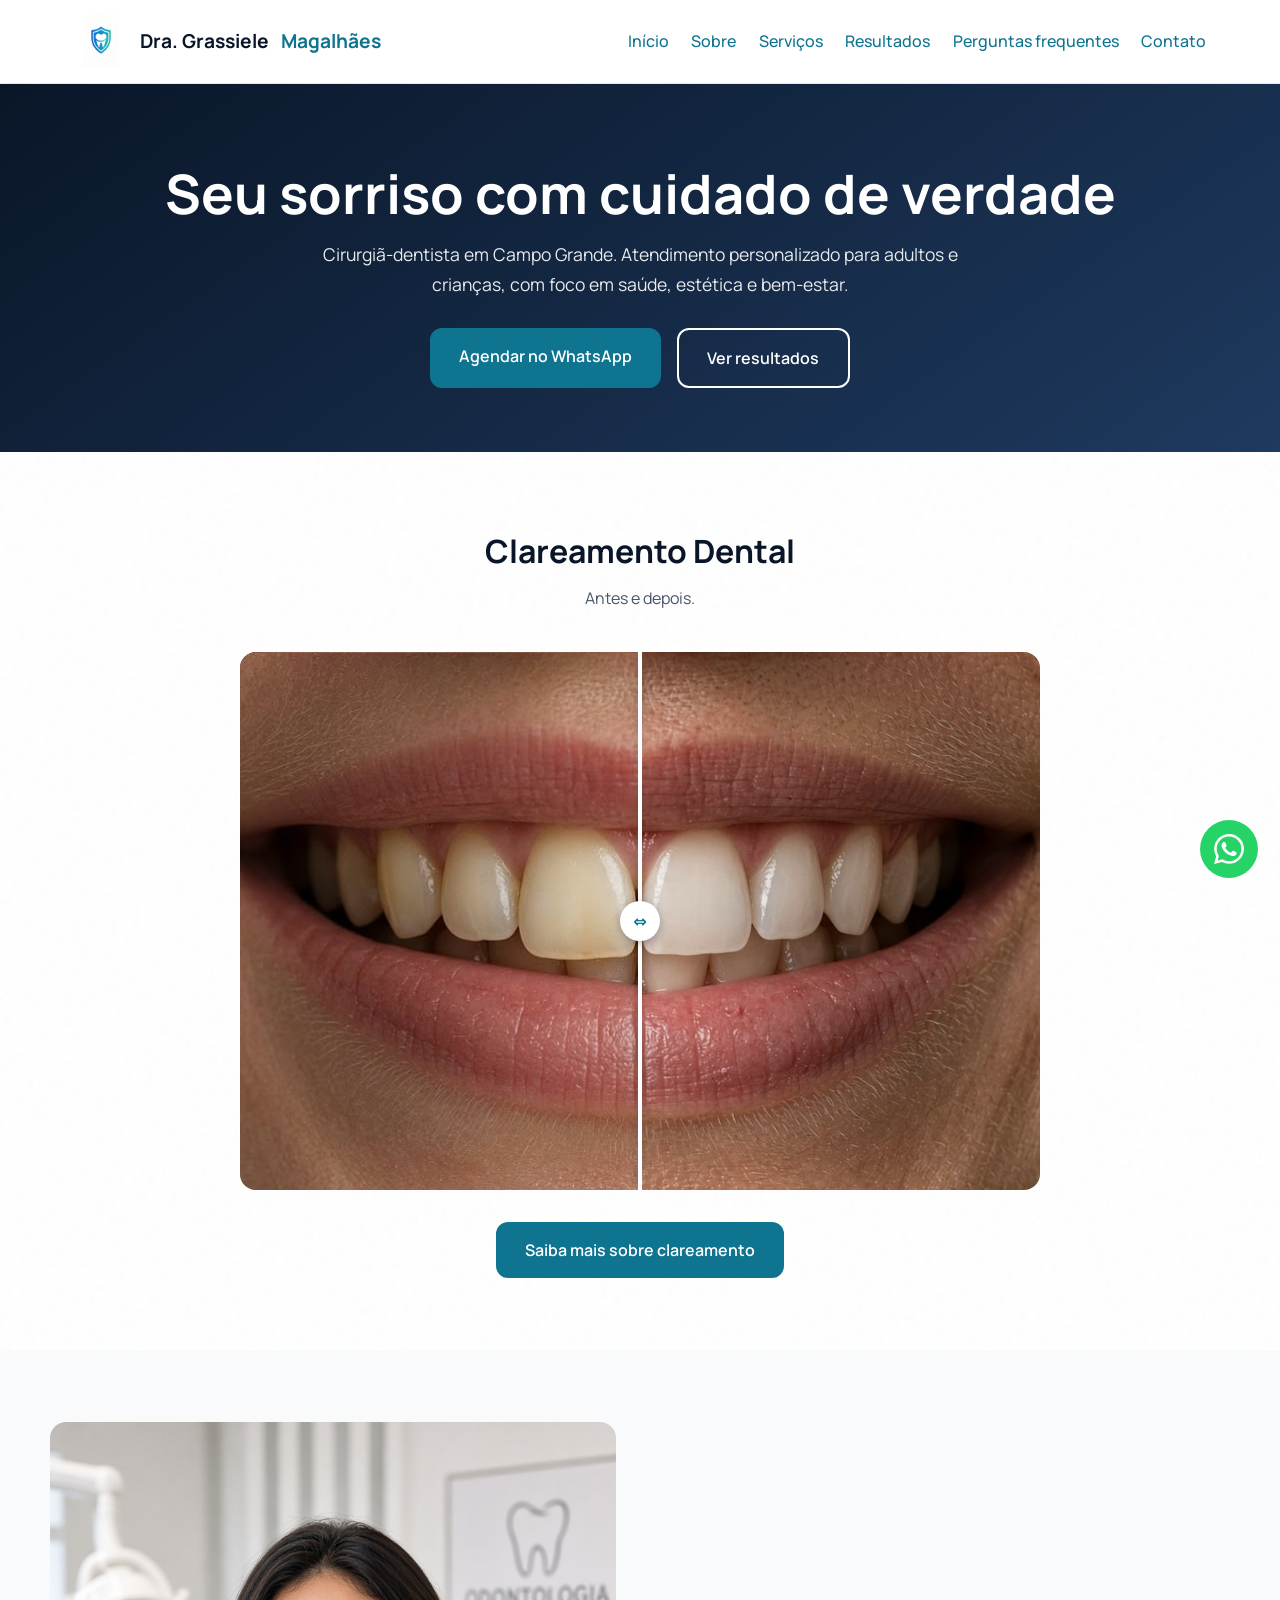
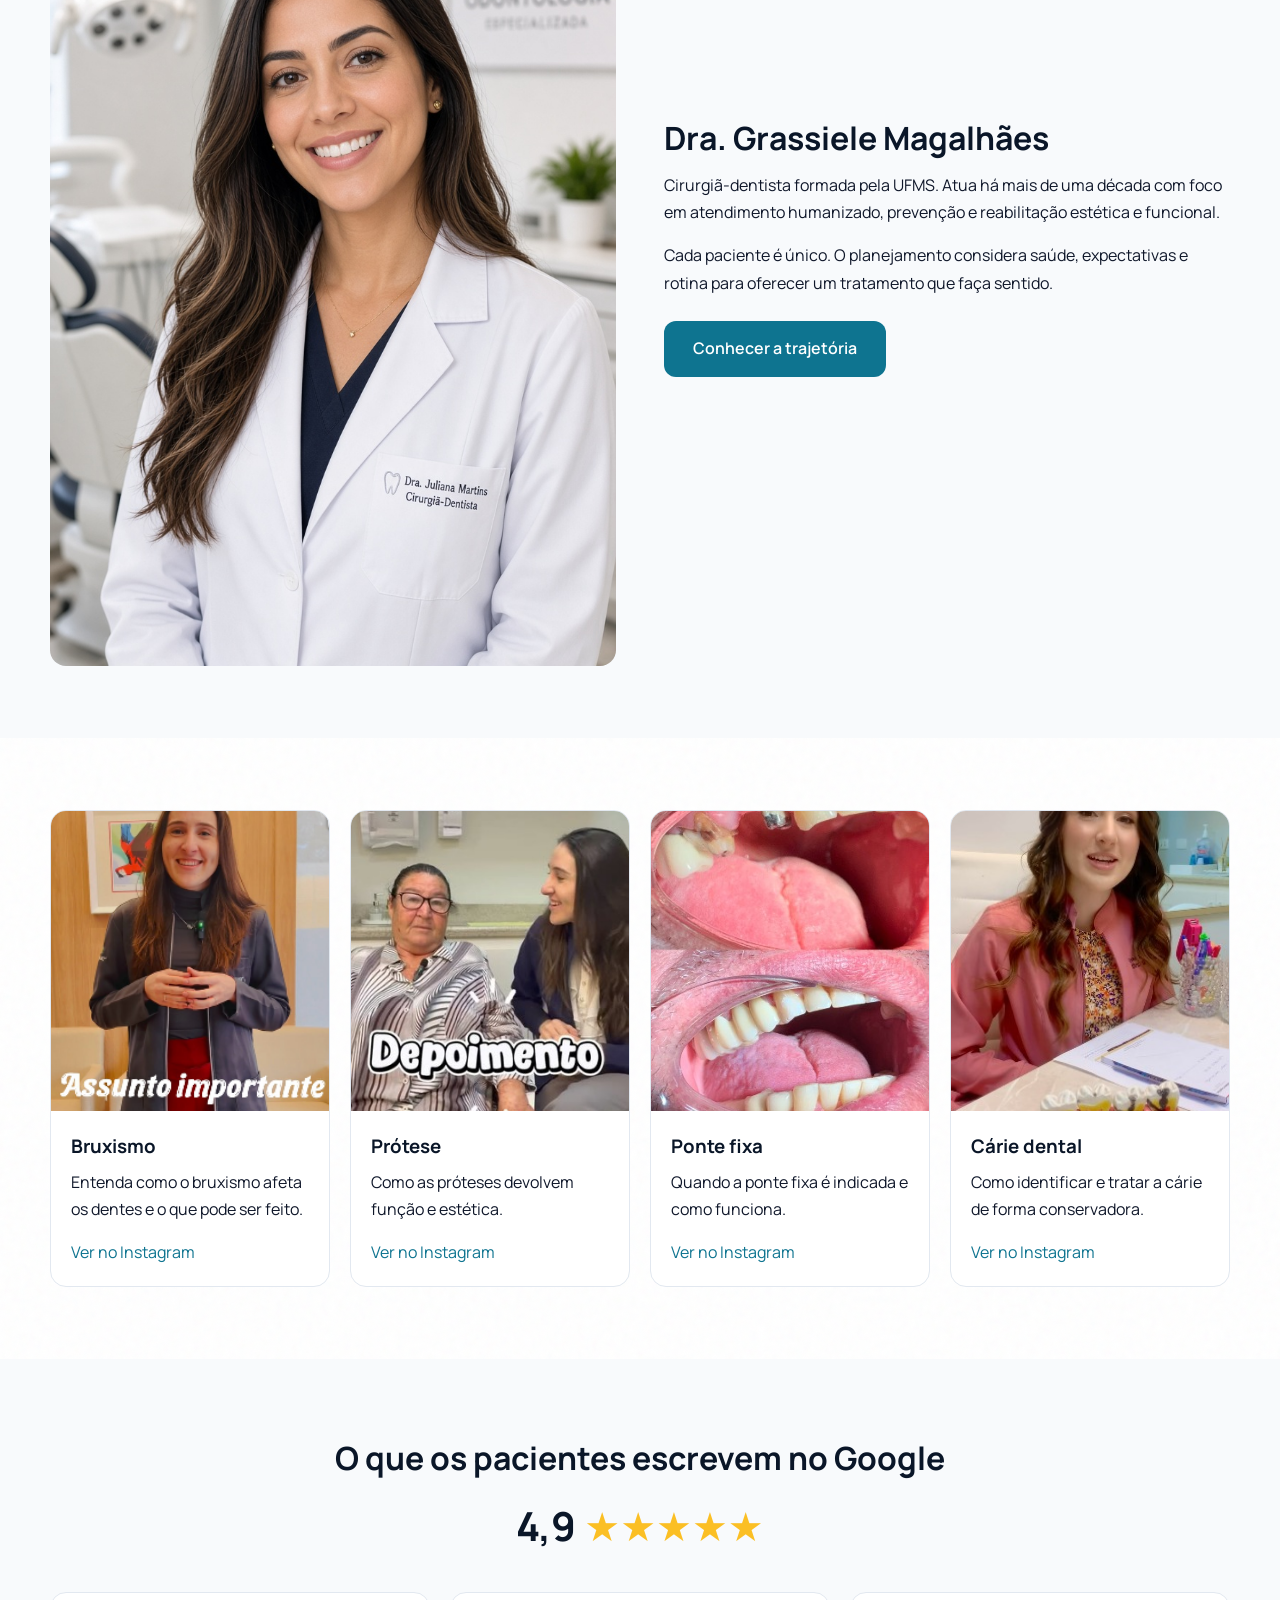
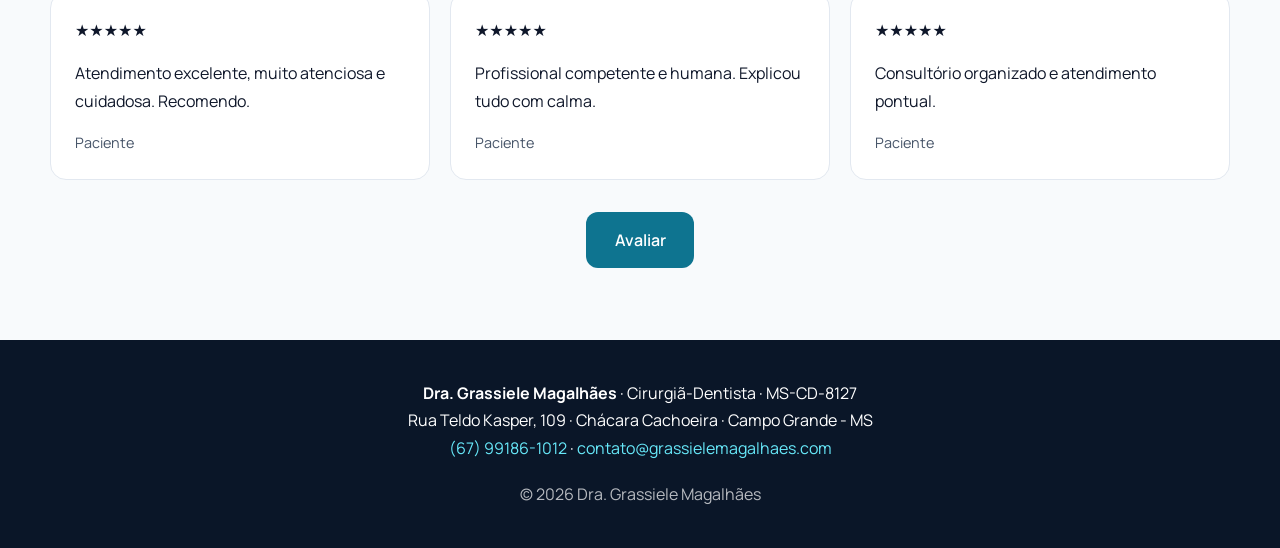
==== index.html @ 3dff8aea "Copia completa do dra-final com imagens" ====
<!DOCTYPE html>
<html lang="pt-BR">
<head>
  <meta charset="UTF-8">
  <meta name="viewport" content="width=device-width, initial-scale=1.0">
  <title>Dra. Grassiele Magalhães | Dentista em Campo Grande</title>
  <link rel="preconnect" href="https://fonts.googleapis.com">
  <link rel="preconnect" href="https://fonts.gstatic.com" crossorigin>
  <link href="https://fonts.googleapis.com/css2?family=Manrope:wght@400;500;600;700&display=swap" rel="stylesheet">
  <link rel="stylesheet" href="css/style.css">
</head>
<body>
  <header class="header">
    <nav class="nav">
      <a href="index.html" class="logo"><img src="images/logo.png" alt="Logo"> Dra. Grassiele <span style="color:var(--teal)">Magalhães</span></a>
      <button class="nav-toggle">☰</button>
      <ul class="nav-menu">
        <li><a href="index.html" class="active">Início</a></li>
        <li><a href="sobre.html">Sobre</a></li>
        <li><a href="servicos.html">Serviços</a></li>
        <li><a href="resultados.html">Resultados</a></li>
        <li><a href="perguntas.html">Perguntas frequentes</a></li>
        <li><a href="contato.html">Contato</a></li>
      </ul>
    </nav>
  </header>
  <main>
    <section class="hero">
      <h1>Seu sorriso com cuidado de verdade</h1>
      <p>Cirurgiã-dentista em Campo Grande. Atendimento personalizado para adultos e crianças, com foco em saúde, estética e bem-estar.</p>
      <div style="display:flex;gap:1rem;justify-content:center;flex-wrap:wrap;">
        <a href="https://wa.me/5567991861012?text=Olá! Gostaria de agendar uma consulta." class="btn" target="_blank">Agendar no WhatsApp</a>
        <a href="resultados.html" class="btn btn-outline">Ver resultados</a>
      </div>
    </section>

    <section class="section">
      <div class="container">
        <h2 class="section-title">Clareamento Dental</h2>
        <p class="section-subtitle">Antes e depois.</p>
        <div class="compare" id="compare">
          <img src="images/depois.jpg" alt="Depois" class="compare-after">
          <img src="images/antes.jpg" alt="Antes" class="compare-before">
          <div class="compare-line" id="compareLine"><div class="compare-handle">⇔</div></div>
        </div>
        <div style="text-align:center;margin-top:1.5rem;"><a href="clareamento.html" class="btn">Saiba mais sobre clareamento</a></div>
      </div>
    </section>

    <section class="section section-soft">
      <div class="container">
        <div class="about-grid">
          <div class="about-image"><img src="images/doutora.jpg" alt="Dra. Grassiele Magalhães"></div>
          <div>
            <h2 class="section-title" style="text-align:left;">Dra. Grassiele Magalhães</h2>
            <p>Cirurgiã-dentista formada pela UFMS. Atua há mais de uma década com foco em atendimento humanizado, prevenção e reabilitação estética e funcional.</p>
            <p style="margin:1rem 0;">Cada paciente é único. O planejamento considera saúde, expectativas e rotina para oferecer um tratamento que faça sentido.</p>
            <div style="margin-top:1.5rem;"><a href="sobre.html" class="btn">Conhecer a trajetória</a></div>
          </div>
        </div>
      </div>
    </section>

    <section class="section">
      <div class="container">
        <div class="grid">
          <div class="card" style="padding:0;overflow:hidden;">
            <img src="images/cover-bruxismo.jpg" alt="Bruxismo" style="width:100%;height:300px;object-fit:cover;object-position:center;">
            <div style="padding:1.25rem;"><h3>Bruxismo</h3><p>Entenda como o bruxismo afeta os dentes e o que pode ser feito.</p><a href="https://www.instagram.com/reel/DbJlZlkvBO2/" target="_blank" style="display:inline-block;margin-top:1rem;">Ver no Instagram</a></div>
          </div>
          <div class="card" style="padding:0;overflow:hidden;">
            <img src="images/cover-protese.jpg" alt="Prótese" style="width:100%;height:300px;object-fit:cover;object-position:center;">
            <div style="padding:1.25rem;"><h3>Prótese</h3><p>Como as próteses devolvem função e estética.</p><a href="https://www.instagram.com/reel/DbBzwTgJEyK/" target="_blank" style="display:inline-block;margin-top:1rem;">Ver no Instagram</a></div>
          </div>
          <div class="card" style="padding:0;overflow:hidden;">
            <img src="images/cover-ponte.jpg" alt="Ponte fixa" style="width:100%;height:300px;object-fit:cover;object-position:center;">
            <div style="padding:1.25rem;"><h3>Ponte fixa</h3><p>Quando a ponte fixa é indicada e como funciona.</p><a href="https://www.instagram.com/reel/DIZo9DwS8MG/" target="_blank" style="display:inline-block;margin-top:1rem;">Ver no Instagram</a></div>
          </div>
          <div class="card" style="padding:0;overflow:hidden;">
            <img src="images/cover-carie.jpg" alt="Cárie dental" style="width:100%;height:300px;object-fit:cover;object-position:center;">
            <div style="padding:1.25rem;"><h3>Cárie dental</h3><p>Como identificar e tratar a cárie de forma conservadora.</p><a href="https://www.instagram.com/reel/DEaXKeYpCxU/" target="_blank" style="display:inline-block;margin-top:1rem;">Ver no Instagram</a></div>
          </div>
        </div>
      </div>
    </section>

    <section class="section section-soft">
      <div class="container">
        <h2 class="section-title">O que os pacientes escrevem no Google</h2>
        <div style="text-align:center;margin-bottom:2rem;">
          <div style="font-size:2.5rem;font-weight:700;color:var(--navy);">4,9 <span style="color:#FBBF24;">★★★★★</span></div>
        </div>
        <div class="grid">
          <div class="card"><p>★★★★★</p><p style="margin:1rem 0;">Atendimento excelente, muito atenciosa e cuidadosa. Recomendo.</p><p style="font-size:.9rem;color:var(--muted);">Paciente</p></div>
          <div class="card"><p>★★★★★</p><p style="margin:1rem 0;">Profissional competente e humana. Explicou tudo com calma.</p><p style="font-size:.9rem;color:var(--muted);">Paciente</p></div>
          <div class="card"><p>★★★★★</p><p style="margin:1rem 0;">Consultório organizado e atendimento pontual.</p><p style="font-size:.9rem;color:var(--muted);">Paciente</p></div>
        </div>
        <div style="text-align:center;margin-top:2rem;">
          <a href="https://search.google.com/local/writereview?placeid=ChIJqT_Q59fphpQRULqyvQDDcs4" class="btn" target="_blank">Avaliar</a>
        </div>
      </div>
    </section>
  </main>
  <footer class="footer">
    <p><strong>Dra. Grassiele Magalhães</strong> · Cirurgiã-Dentista · MS-CD-8127</p>
    <p>Rua Teldo Kasper, 109 · Chácara Cachoeira · Campo Grande - MS</p>
    <p><a href="https://wa.me/5567991861012" target="_blank">(67) 99186-1012</a> · <a href="mailto:contato@grassielemagalhaes.com">contato@grassielemagalhaes.com</a></p>
    <p style="margin-top:1.2rem;opacity:.7;">© 2026 Dra. Grassiele Magalhães</p>
  </footer>
  <a href="https://wa.me/5567991861012" class="whatsapp-float" target="_blank" aria-label="WhatsApp"><svg viewBox="0 0 24 24" fill="currentColor"><path d="M17.472 14.382c-.297-.149-1.758-.867-2.03-.967-.273-.099-.471-.148-.67.15-.197.297-.767.966-.94 1.164-.173.199-.347.223-.644.075-.297-.15-1.255-.463-2.39-1.475-.883-.788-1.48-1.761-1.653-2.059-.173-.297-.018-.458.13-.606.134-.133.298-.347.446-.52.149-.174.198-.298.298-.497.099-.198.05-.371-.025-.52-.075-.149-.669-1.612-.916-2.207-.242-.579-.487-.5-.669-.51-.173-.008-.371-.01-.57-.01-.198 0-.52.074-.792.372-.272.297-1.04 1.016-1.04 2.479 0 1.462 1.065 2.875 1.213 3.074.149.198 2.096 3.2 5.077 4.487.709.306 1.262.489 1.694.625.712.227 1.36.195 1.871.118.571-.085 1.758-.719 2.006-1.413.248-.694.248-1.289.173-1.413-.074-.124-.272-.198-.57-.347m-5.421 7.403h-.004a9.87 9.87 0 01-5.031-1.378l-.361-.214-3.741.982.998-3.648-.235-.374a9.86 9.86 0 01-1.51-5.26c.001-5.45 4.436-9.884 9.888-9.884 2.64 0 5.122 1.03 6.988 2.898a9.825 9.825 0 012.893 6.994c-.003 5.45-4.435 9.884-9.881 9.884m8.413-18.297A11.815 11.815 0 0012.05 0C5.495 0 .16 5.335.157 11.892c0 2.096.547 4.142 1.588 5.945L.057 24l6.305-1.654a11.882 11.882 0 005.683 1.448h.005c6.554 0 11.89-5.335 11.893-11.893a11.821 11.821 0 00-3.48-8.413z"/></svg></a>
  <script src="js/script.js"></script>
</body>
</html>
---- css/style.css ----
:root { --navy:#0A1628; --teal:#0E7490; --bg:#fff; --soft:#F8FAFC; --text:#0F172A; --muted:#475569; --border:#E2E8F0; --font:'Manrope',system-ui,sans-serif; --radius:16px; }
* { margin:0; padding:0; box-sizing:border-box; }
body { font-family:var(--font); color:var(--text); line-height:1.7; background:var(--bg); background-image:url("data:image/svg+xml,%3Csvg viewBox='0 0 200 200' xmlns='http://www.w3.org/2000/svg'%3E%3Cfilter id='n'%3E%3CfeTurbulence type='fractalNoise' baseFrequency='0.85' numOctaves='4' stitchTiles='stitch'/%3E%3C/filter%3E%3Crect width='100%25' height='100%25' filter='url(%23n)' opacity='0.035'/%3E%3C/svg%3E"); }
img { max-width:100%; display:block; }
a { color:var(--teal); text-decoration:none; }
.header { position:sticky; top:0; background:rgba(255,255,255,.95); backdrop-filter:blur(10px); border-bottom:1px solid var(--border); z-index:100; }
.nav { max-width:1180px; margin:0 auto; padding:0.9rem 1.5rem; display:flex; justify-content:space-between; align-items:center; }
.logo { display:flex; align-items:center; gap:0.75rem; font-weight:700; color:var(--navy); font-size:1.2rem; }
.logo img { width:54px; height:54px; object-fit:contain; }
.nav-menu { display:flex; list-style:none; gap:1.4rem; }
.nav-menu a { font-weight:500; }
.nav-menu a:hover, .nav-menu a.active { color:var(--teal); }
.nav-toggle { display:none; background:none; border:none; font-size:1.4rem; cursor:pointer; }
.hero { background:linear-gradient(145deg,#0A1628,#1E3A5F); color:#fff; padding:5rem 1.5rem 4rem; text-align:center; }
.hero h1 { font-size:clamp(2.1rem,4.5vw,3.4rem); font-weight:700; line-height:1.1; margin-bottom:1rem; }
.hero p { font-size:1.1rem; opacity:.9; max-width:680px; margin:0 auto 1.8rem; }
.btn { display:inline-block; background:var(--teal); color:#fff; padding:.9rem 1.8rem; border-radius:12px; font-weight:600; }
.btn:hover { background:#0C5A70; color:#fff; }
.btn-outline { background:transparent; border:2px solid #fff; color:#fff; }
.section { padding:4.5rem 1.5rem; }
.section-soft { background:var(--soft); }
.container { max-width:1180px; margin:0 auto; }
.section-title { font-size:2rem; font-weight:700; text-align:center; margin-bottom:.4rem; color:var(--navy); }
.section-subtitle { text-align:center; color:var(--muted); margin-bottom:2.5rem; max-width:680px; margin-left:auto; margin-right:auto; }
.grid { display:grid; grid-template-columns:repeat(auto-fit,minmax(260px,1fr)); gap:1.25rem; }
.card { background:#fff; padding:1.5rem; border-radius:var(--radius); border:1px solid var(--border); transition:.25s; }
.card:hover { transform:translateY(-4px); box-shadow:0 10px 30px rgba(10,22,40,.08); }
.card h3 { margin-bottom:.4rem; color:var(--navy); }
.about-grid { display:grid; grid-template-columns:1fr 1fr; gap:3rem; align-items:center; }
.about-image { border-radius:var(--radius); overflow:hidden; }
.compare { position:relative; width:100%; max-width:800px; margin:2rem auto; border-radius:16px; overflow:hidden; user-select:none; cursor:ew-resize; }
.compare img { width:100%; display:block; }
.compare-before { position:absolute; top:0; left:0; height:100%; width:100%; object-fit:cover; clip-path:inset(0 50% 0 0); }
.compare-line { position:absolute; top:0; left:50%; width:4px; height:100%; background:#fff; transform:translateX(-50%); box-shadow:0 0 10px rgba(0,0,0,.3); pointer-events:none; }
.compare-handle { position:absolute; top:50%; left:50%; width:40px; height:40px; background:#fff; border-radius:50%; transform:translate(-50%,-50%); box-shadow:0 2px 10px rgba(0,0,0,.3); display:flex; align-items:center; justify-content:center; font-weight:bold; color:var(--teal); }
.results-grid { display:grid; grid-template-columns:repeat(auto-fit,minmax(300px,1fr)); gap:1.5rem; }
.result-card { background:#fff; border-radius:var(--radius); overflow:hidden; border:1px solid var(--border); }
.result-card img { width:100%; height:200px; object-fit:cover; }
.result-card .content { padding:1.25rem; }
.footer { background:var(--navy); color:#fff; padding:2.5rem 1.5rem; text-align:center; }
.footer a { color:#67E8F9; }
.whatsapp-float { position:fixed; bottom:1.4rem; right:1.4rem; background:#25D366; color:#fff; width:58px; height:58px; border-radius:50%; display:flex; align-items:center; justify-content:center; z-index:999; }
.whatsapp-float svg { width:30px; height:30px; }
@media (max-width:768px) {
  .nav-menu { display:none; position:absolute; top:100%; left:0; right:0; background:#fff; flex-direction:column; padding:1rem; border-bottom:1px solid var(--border); }
  .nav-menu.active { display:flex; }
  .nav-toggle { display:block; }
  .about-grid { grid-template-columns:1fr; }
}
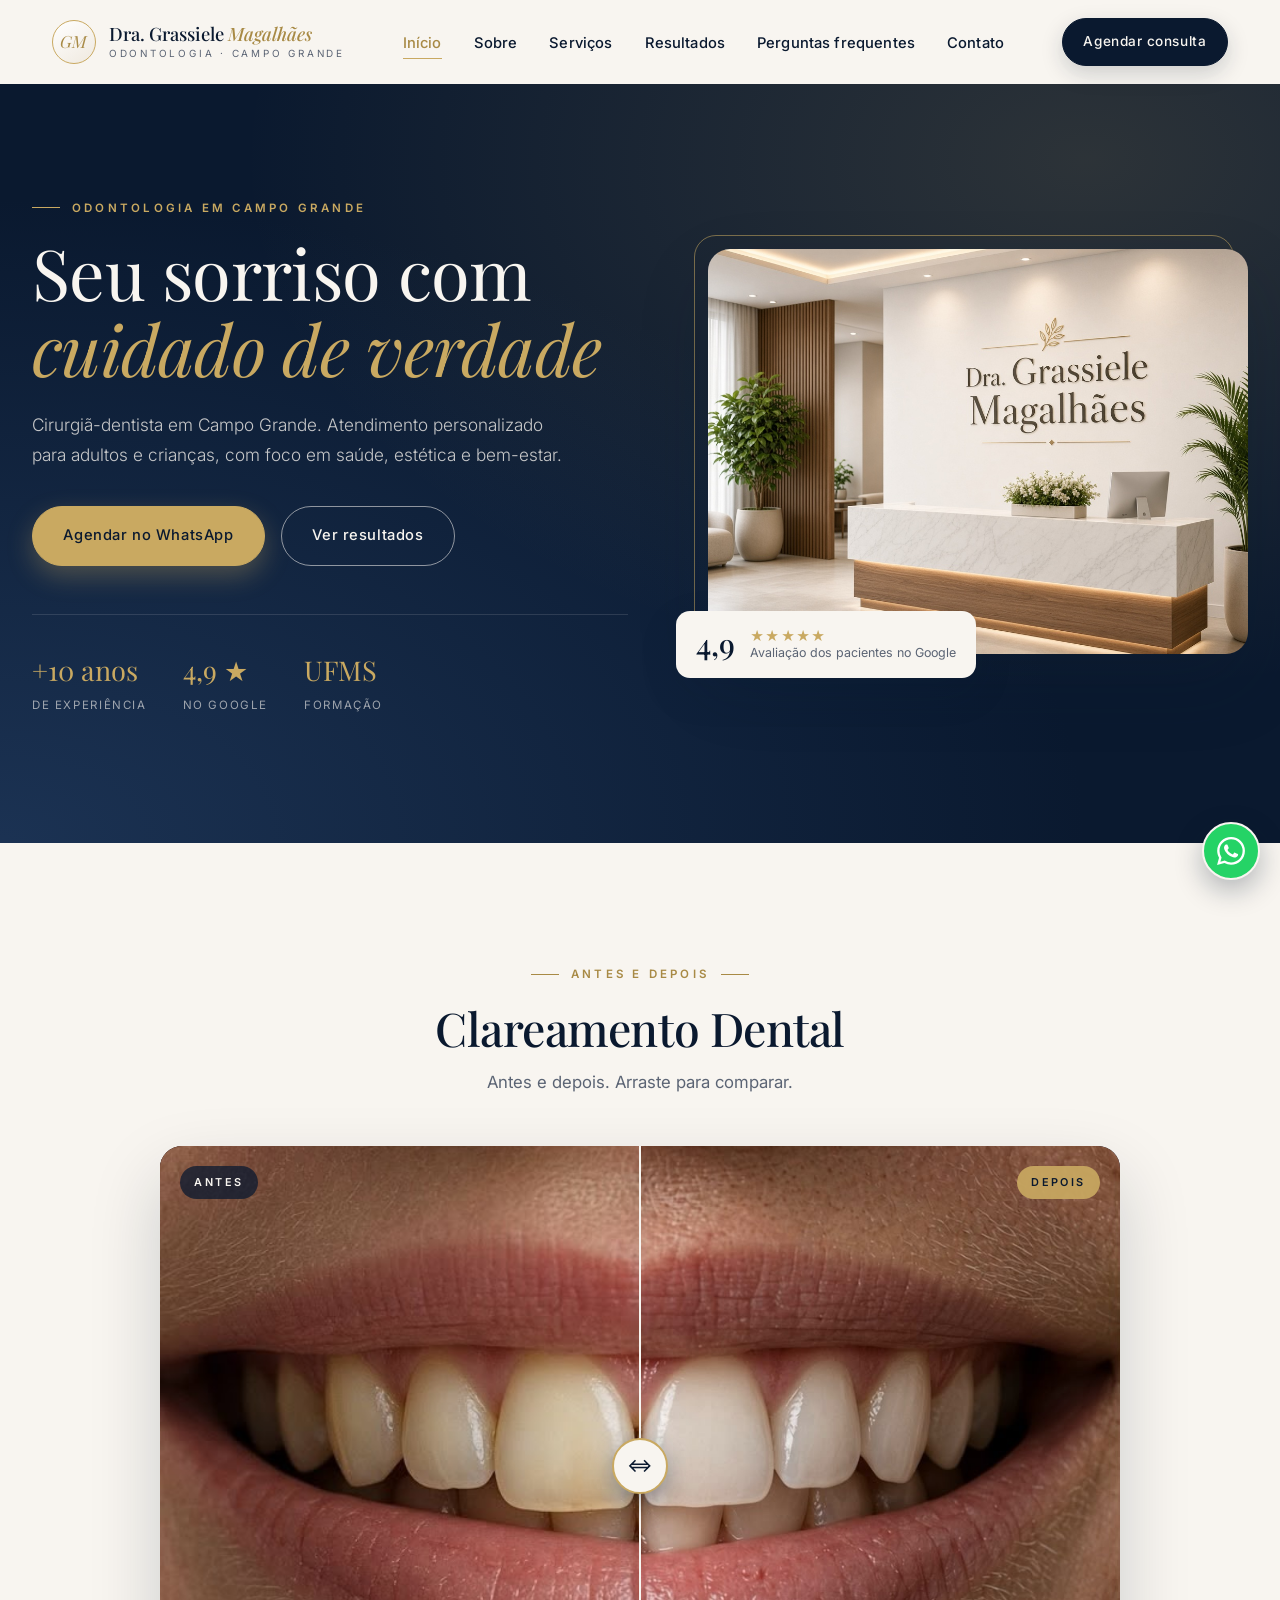
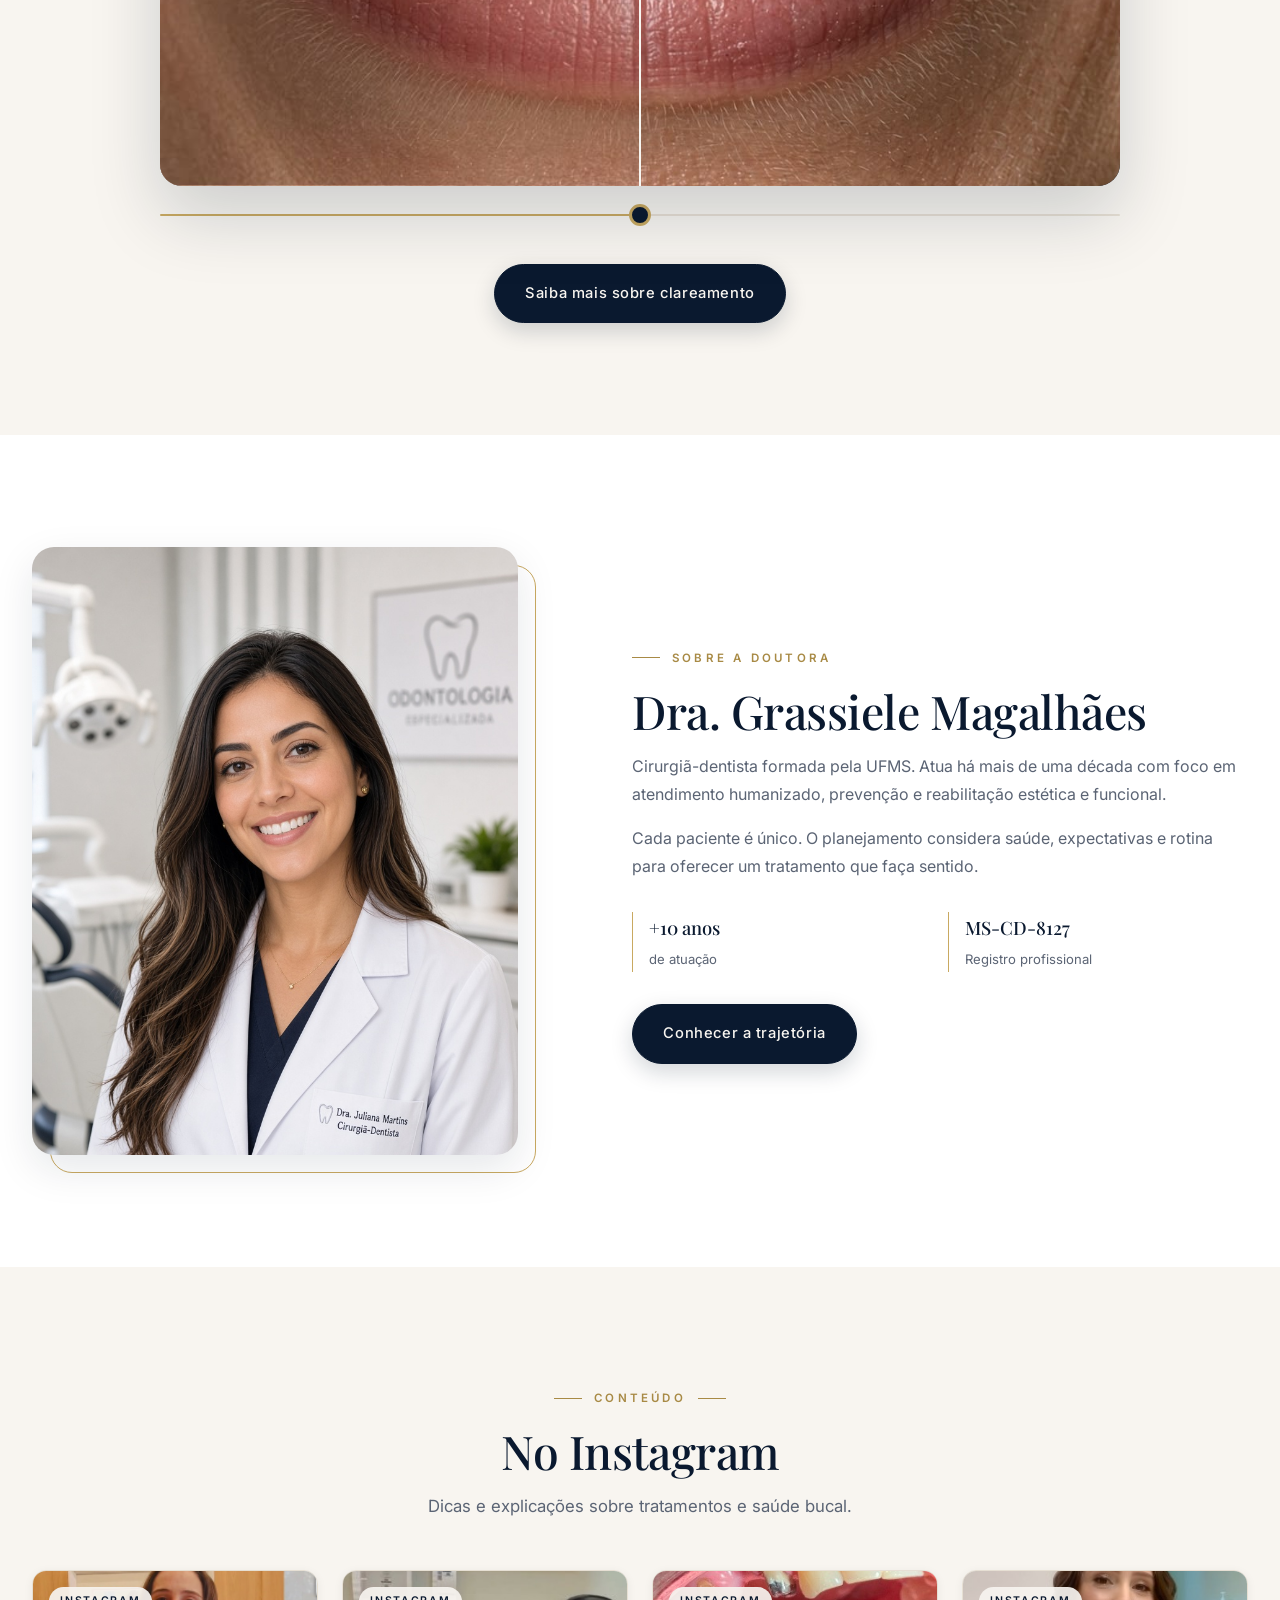
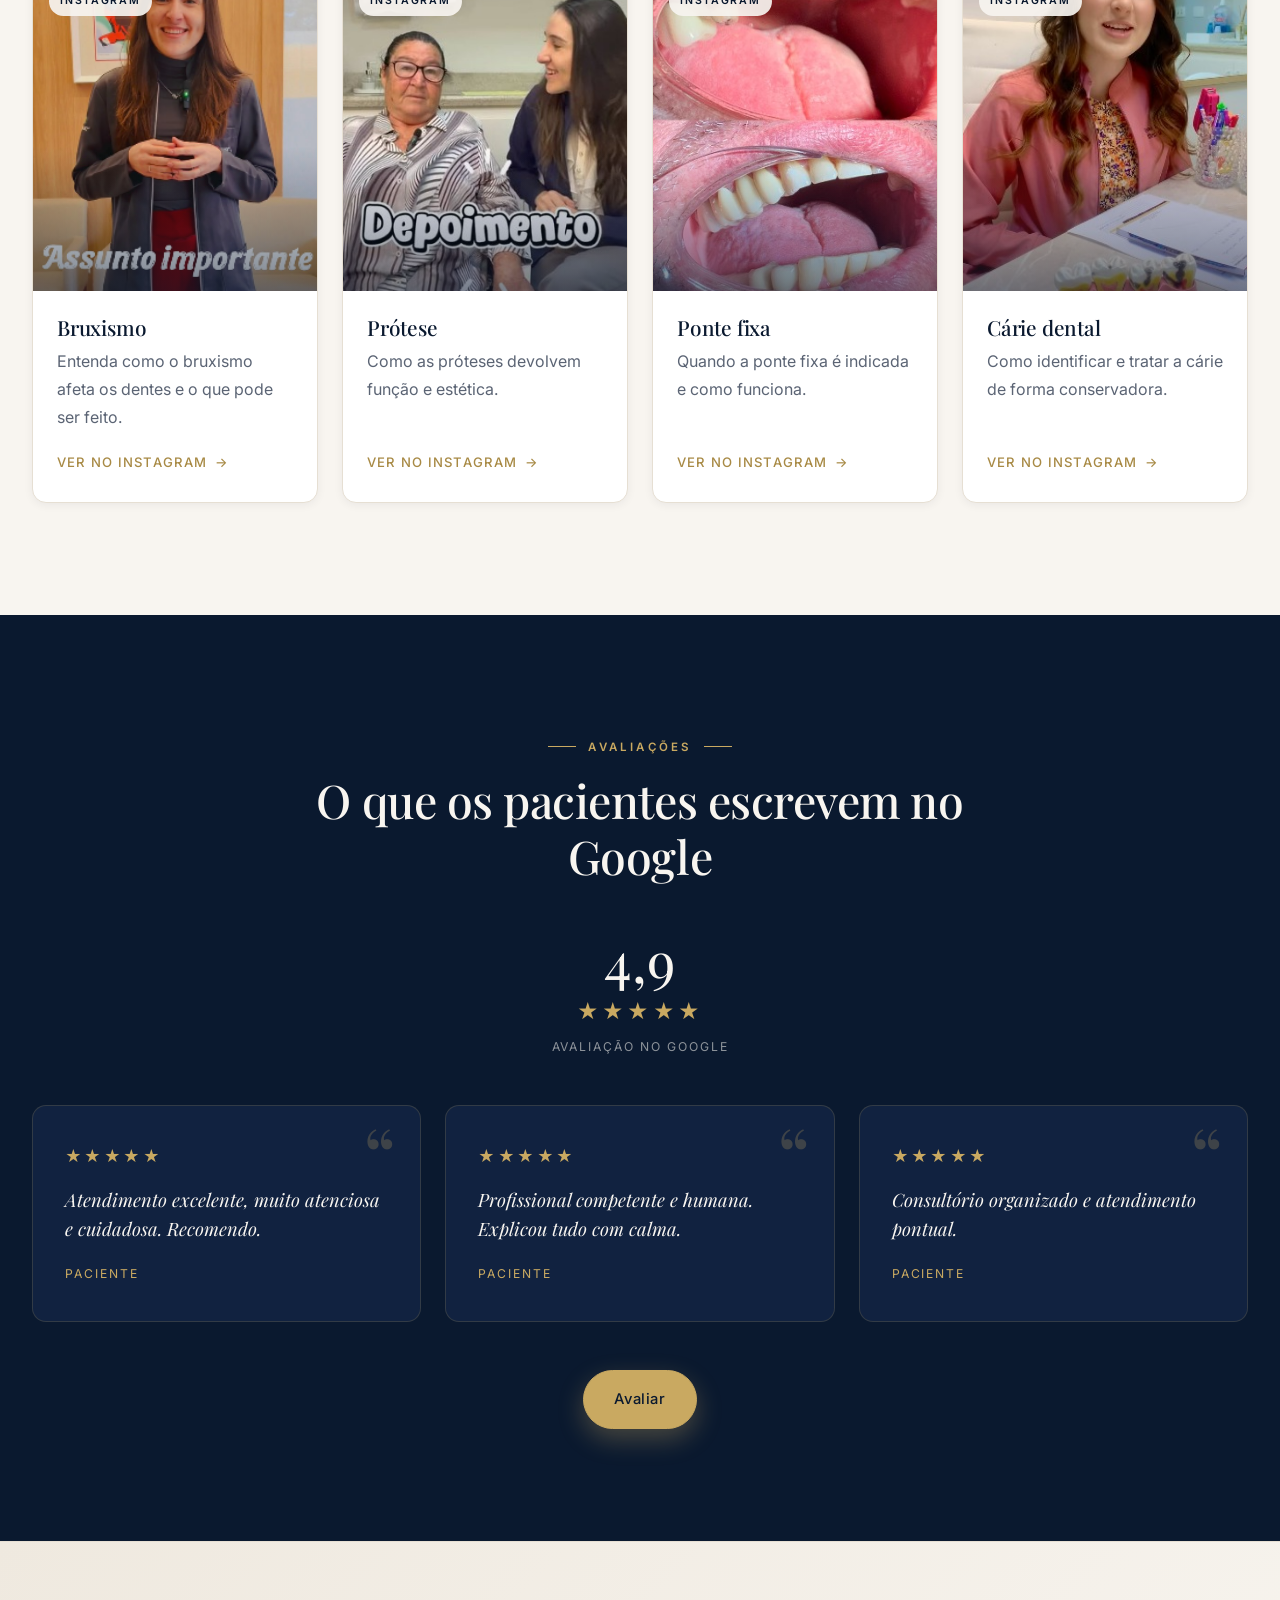
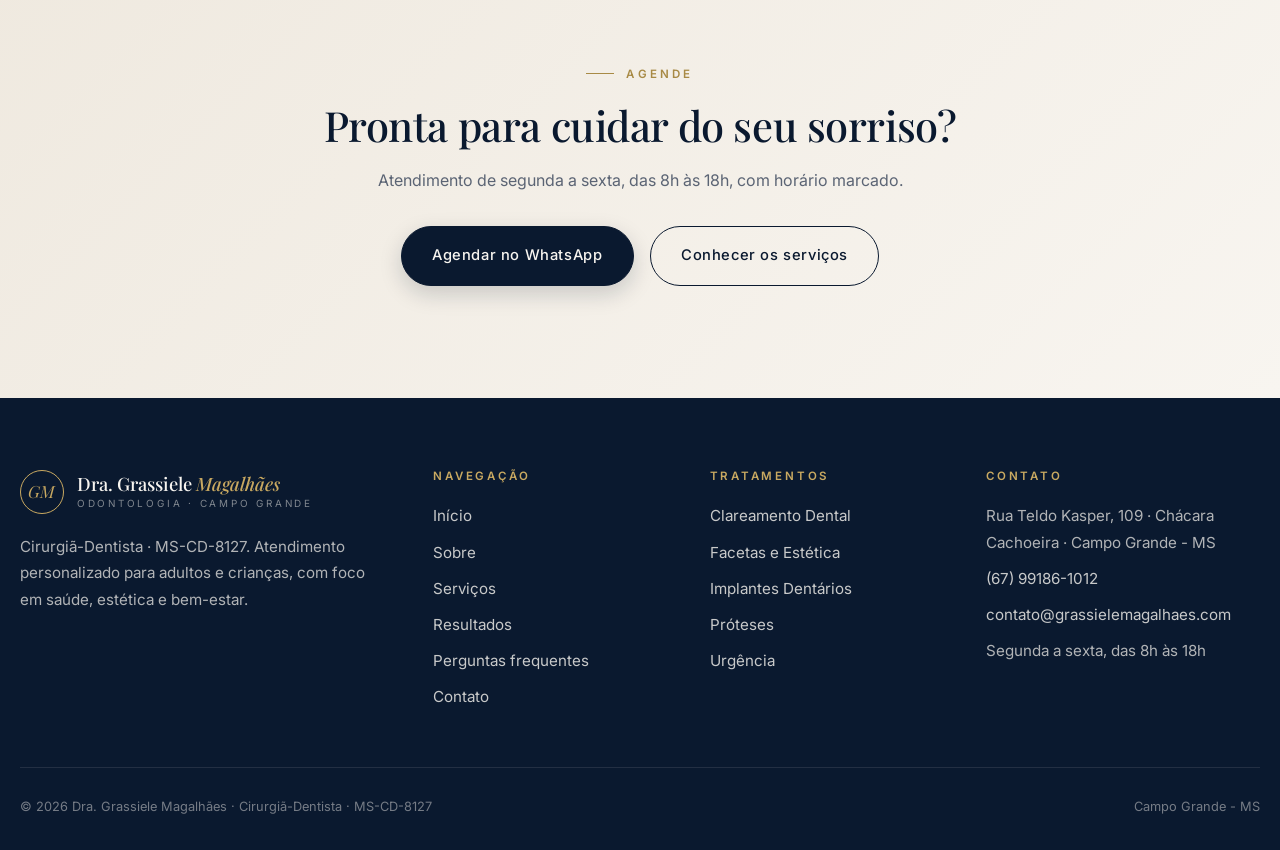
==== commit 83df158a: "Redesign premium: navy, dourado e creme (1/5: estilos, script, início e sobre)" ====
--- a/index.html
+++ b/index.html
@@ -4,58 +4,77 @@
   <meta charset="UTF-8">
   <meta name="viewport" content="width=device-width, initial-scale=1.0">
   <title>Dra. Grassiele Magalhães | Dentista em Campo Grande</title>
+  <meta name="description" content="Cirurgiã-dentista em Campo Grande. Atendimento personalizado para adultos e crianças, com foco em saúde, estética e bem-estar.">
+  <meta name="theme-color" content="#0A192F">
+  <link rel="icon" href="data:image/svg+xml,%3Csvg xmlns='http://www.w3.org/2000/svg' viewBox='0 0 64 64'%3E%3Ccircle cx='32' cy='32' r='31' fill='%230A192F'/%3E%3Ctext x='32' y='41' text-anchor='middle' font-family='Georgia,serif' font-style='italic' font-size='26' fill='%23C9A961'%3EGM%3C/text%3E%3C/svg%3E">
   <link rel="preconnect" href="https://fonts.googleapis.com">
   <link rel="preconnect" href="https://fonts.gstatic.com" crossorigin>
-  <link href="https://fonts.googleapis.com/css2?family=Manrope:wght@400;500;600;700&display=swap" rel="stylesheet">
+  <link href="https://fonts.googleapis.com/css2?family=Inter:wght@300;400;500;600&family=Playfair+Display:ital,wght@0,400;0,500;0,600;1,400;1,500&display=swap" rel="stylesheet">
   <link rel="stylesheet" href="css/style.css">
 </head>
 <body>
   <header class="header">
-    <nav class="nav">
-      <a href="index.html" class="logo"><img src="images/logo.png" alt="Logo"> Dra. Grassiele <span style="color:var(--teal)">Magalhães</span></a>
-      <button class="nav-toggle">☰</button>
-      <ul class="nav-menu">
-        <li><a href="index.html" class="active">Início</a></li>
-        <li><a href="sobre.html">Sobre</a></li>
-        <li><a href="servicos.html">Serviços</a></li>
-        <li><a href="resultados.html">Resultados</a></li>
-        <li><a href="perguntas.html">Perguntas frequentes</a></li>
-        <li><a href="contato.html">Contato</a></li>
-      </ul>
+    <nav class="nav" aria-label="Menu principal">
+      <a href="index.html" class="logo" aria-label="Dra. Grassiele Magalhães — Início"><span class="logo-mark" aria-hidden="true">GM</span><span class="logo-text"><span class="logo-name">Dra. Grassiele <em>Magalhães</em></span><span class="logo-tag">Odontologia · Campo Grande</span></span></a>
+      <ul class="nav-menu" id="menu"><li><a href="index.html" class="active">Início</a></li><li><a href="sobre.html">Sobre</a></li><li><a href="servicos.html">Serviços</a></li><li><a href="resultados.html">Resultados</a></li><li><a href="perguntas.html">Perguntas frequentes</a></li><li><a href="contato.html">Contato</a></li><li class="menu-cta"><a href="https://wa.me/5567991861012?text=Olá! Gostaria de agendar uma consulta." class="btn" target="_blank" rel="noopener">Agendar consulta</a></li></ul>
+      <a href="https://wa.me/5567991861012?text=Olá! Gostaria de agendar uma consulta." class="btn btn-sm nav-cta" target="_blank" rel="noopener">Agendar consulta</a>
+      <button class="nav-toggle" aria-label="Abrir menu" aria-controls="menu" aria-expanded="false"><span></span><span></span><span></span></button>
     </nav>
   </header>
   <main>
     <section class="hero">
-      <h1>Seu sorriso com cuidado de verdade</h1>
-      <p>Cirurgiã-dentista em Campo Grande. Atendimento personalizado para adultos e crianças, com foco em saúde, estética e bem-estar.</p>
-      <div style="display:flex;gap:1rem;justify-content:center;flex-wrap:wrap;">
-        <a href="https://wa.me/5567991861012?text=Olá! Gostaria de agendar uma consulta." class="btn" target="_blank">Agendar no WhatsApp</a>
-        <a href="resultados.html" class="btn btn-outline">Ver resultados</a>
+      <div class="hero-inner">
+        <div>
+          <span class="eyebrow">Odontologia em Campo Grande</span>
+          <h1>Seu sorriso com <em>cuidado de verdade</em></h1>
+          <p>Cirurgiã-dentista em Campo Grande. Atendimento personalizado para adultos e crianças, com foco em saúde, estética e bem-estar.</p>
+          <div class="btn-row">
+            <a href="https://wa.me/5567991861012?text=Olá! Gostaria de agendar uma consulta." class="btn btn-gold" target="_blank" rel="noopener">Agendar no WhatsApp</a>
+            <a href="resultados.html" class="btn btn-outline">Ver resultados</a>
+          </div>
+          <div class="hero-stats">
+            <div><strong>+10 anos</strong><span>de experiência</span></div>
+            <div><strong>4,9 ★</strong><span>no Google</span></div>
+            <div><strong>UFMS</strong><span>formação</span></div>
+          </div>
+        </div>
+        <div class="hero-media">
+          <img src="images/clinica.jpg" alt="Recepção do consultório da Dra. Grassiele Magalhães">
+          <div class="hero-badge"><strong>4,9</strong><span><span class="stars">★★★★★</span>Avaliação dos pacientes no Google</span></div>
+        </div>
       </div>
     </section>
 
     <section class="section">
       <div class="container">
-        <h2 class="section-title">Clareamento Dental</h2>
-        <p class="section-subtitle">Antes e depois.</p>
-        <div class="compare" id="compare">
+        <div class="section-head reveal">
+          <span class="eyebrow">Antes e depois</span>
+          <h2 class="section-title">Clareamento Dental</h2>
+          <p class="section-subtitle">Antes e depois. Arraste para comparar.</p>
+        </div>
+        <div class="compare reveal" id="compare">
           <img src="images/depois.jpg" alt="Depois" class="compare-after">
           <img src="images/antes.jpg" alt="Antes" class="compare-before">
-          <div class="compare-line" id="compareLine"><div class="compare-handle">⇔</div></div>
+          <span class="compare-label before">Antes</span>
+          <span class="compare-label after">Depois</span>
+          <div class="compare-line" id="compareLine"><div class="compare-handle" aria-hidden="true">⇔</div></div>
         </div>
-        <div style="text-align:center;margin-top:1.5rem;"><a href="clareamento.html" class="btn">Saiba mais sobre clareamento</a></div>
+        <input type="range" min="0" max="100" value="50" step="0.5" class="compare-range" id="compareRange" aria-label="Comparar antes e depois">
+        <div class="center-cta"><a href="clareamento.html" class="btn">Saiba mais sobre clareamento</a></div>
       </div>
     </section>
 
     <section class="section section-soft">
       <div class="container">
         <div class="about-grid">
-          <div class="about-image"><img src="images/doutora.jpg" alt="Dra. Grassiele Magalhães"></div>
-          <div>
-            <h2 class="section-title" style="text-align:left;">Dra. Grassiele Magalhães</h2>
+          <div class="about-image reveal"><img src="images/doutora.jpg" alt="Dra. Grassiele Magalhães"></div>
+          <div class="about-content reveal">
+            <span class="eyebrow">Sobre a doutora</span>
+            <h2 class="section-title">Dra. Grassiele Magalhães</h2>
             <p>Cirurgiã-dentista formada pela UFMS. Atua há mais de uma década com foco em atendimento humanizado, prevenção e reabilitação estética e funcional.</p>
-            <p style="margin:1rem 0;">Cada paciente é único. O planejamento considera saúde, expectativas e rotina para oferecer um tratamento que faça sentido.</p>
-            <div style="margin-top:1.5rem;"><a href="sobre.html" class="btn">Conhecer a trajetória</a></div>
+            <p>Cada paciente é único. O planejamento considera saúde, expectativas e rotina para oferecer um tratamento que faça sentido.</p>
+            <div class="credentials"><div><strong>+10 anos</strong><span>de atuação</span></div><div><strong>MS-CD-8127</strong><span>Registro profissional</span></div></div>
+            <a href="sobre.html" class="btn">Conhecer a trajetória</a>
           </div>
         </div>
       </div>
@@ -63,51 +82,63 @@
 
     <section class="section">
       <div class="container">
-        <div class="grid">
-          <div class="card" style="padding:0;overflow:hidden;">
-            <img src="images/cover-bruxismo.jpg" alt="Bruxismo" style="width:100%;height:300px;object-fit:cover;object-position:center;">
-            <div style="padding:1.25rem;"><h3>Bruxismo</h3><p>Entenda como o bruxismo afeta os dentes e o que pode ser feito.</p><a href="https://www.instagram.com/reel/DbJlZlkvBO2/" target="_blank" style="display:inline-block;margin-top:1rem;">Ver no Instagram</a></div>
-          </div>
-          <div class="card" style="padding:0;overflow:hidden;">
-            <img src="images/cover-protese.jpg" alt="Prótese" style="width:100%;height:300px;object-fit:cover;object-position:center;">
-            <div style="padding:1.25rem;"><h3>Prótese</h3><p>Como as próteses devolvem função e estética.</p><a href="https://www.instagram.com/reel/DbBzwTgJEyK/" target="_blank" style="display:inline-block;margin-top:1rem;">Ver no Instagram</a></div>
-          </div>
-          <div class="card" style="padding:0;overflow:hidden;">
-            <img src="images/cover-ponte.jpg" alt="Ponte fixa" style="width:100%;height:300px;object-fit:cover;object-position:center;">
-            <div style="padding:1.25rem;"><h3>Ponte fixa</h3><p>Quando a ponte fixa é indicada e como funciona.</p><a href="https://www.instagram.com/reel/DIZo9DwS8MG/" target="_blank" style="display:inline-block;margin-top:1rem;">Ver no Instagram</a></div>
-          </div>
-          <div class="card" style="padding:0;overflow:hidden;">
-            <img src="images/cover-carie.jpg" alt="Cárie dental" style="width:100%;height:300px;object-fit:cover;object-position:center;">
-            <div style="padding:1.25rem;"><h3>Cárie dental</h3><p>Como identificar e tratar a cárie de forma conservadora.</p><a href="https://www.instagram.com/reel/DEaXKeYpCxU/" target="_blank" style="display:inline-block;margin-top:1rem;">Ver no Instagram</a></div>
-          </div>
+        <div class="section-head reveal">
+          <span class="eyebrow">Conteúdo</span>
+          <h2 class="section-title">No Instagram</h2>
+          <p class="section-subtitle">Dicas e explicações sobre tratamentos e saúde bucal.</p>
         </div>
+        <div class="insta-grid"><div class="card insta-card reveal"><div class="insta-media"><span class="insta-tag">Instagram</span><img src="images/cover-bruxismo.jpg" alt="Bruxismo" loading="lazy"></div><div class="insta-body"><h3>Bruxismo</h3><p>Entenda como o bruxismo afeta os dentes e o que pode ser feito.</p><a href="https://www.instagram.com/reel/DbJlZlkvBO2/" target="_blank" rel="noopener" class="link-arrow">Ver no Instagram</a></div></div><div class="card insta-card reveal"><div class="insta-media"><span class="insta-tag">Instagram</span><img src="images/cover-protese.jpg" alt="Prótese" loading="lazy"></div><div class="insta-body"><h3>Prótese</h3><p>Como as próteses devolvem função e estética.</p><a href="https://www.instagram.com/reel/DbBzwTgJEyK/" target="_blank" rel="noopener" class="link-arrow">Ver no Instagram</a></div></div><div class="card insta-card reveal"><div class="insta-media"><span class="insta-tag">Instagram</span><img src="images/cover-ponte.jpg" alt="Ponte fixa" loading="lazy"></div><div class="insta-body"><h3>Ponte fixa</h3><p>Quando a ponte fixa é indicada e como funciona.</p><a href="https://www.instagram.com/reel/DIZo9DwS8MG/" target="_blank" rel="noopener" class="link-arrow">Ver no Instagram</a></div></div><div class="card insta-card reveal"><div class="insta-media"><span class="insta-tag">Instagram</span><img src="images/cover-carie.jpg" alt="Cárie dental" loading="lazy"></div><div class="insta-body"><h3>Cárie dental</h3><p>Como identificar e tratar a cárie de forma conservadora.</p><a href="https://www.instagram.com/reel/DEaXKeYpCxU/" target="_blank" rel="noopener" class="link-arrow">Ver no Instagram</a></div></div></div>
       </div>
     </section>
 
-    <section class="section section-soft">
+    <section class="section section-navy">
       <div class="container">
-        <h2 class="section-title">O que os pacientes escrevem no Google</h2>
-        <div style="text-align:center;margin-bottom:2rem;">
-          <div style="font-size:2.5rem;font-weight:700;color:var(--navy);">4,9 <span style="color:#FBBF24;">★★★★★</span></div>
+        <div class="section-head reveal">
+          <span class="eyebrow">Avaliações</span>
+          <h2 class="section-title">O que os pacientes escrevem no Google</h2>
         </div>
-        <div class="grid">
-          <div class="card"><p>★★★★★</p><p style="margin:1rem 0;">Atendimento excelente, muito atenciosa e cuidadosa. Recomendo.</p><p style="font-size:.9rem;color:var(--muted);">Paciente</p></div>
-          <div class="card"><p>★★★★★</p><p style="margin:1rem 0;">Profissional competente e humana. Explicou tudo com calma.</p><p style="font-size:.9rem;color:var(--muted);">Paciente</p></div>
-          <div class="card"><p>★★★★★</p><p style="margin:1rem 0;">Consultório organizado e atendimento pontual.</p><p style="font-size:.9rem;color:var(--muted);">Paciente</p></div>
-        </div>
-        <div style="text-align:center;margin-top:2rem;">
-          <a href="https://search.google.com/local/writereview?placeid=ChIJqT_Q59fphpQRULqyvQDDcs4" class="btn" target="_blank">Avaliar</a>
-        </div>
+        <div class="rating reveal"><strong>4,9</strong><div class="stars">★★★★★</div><span>Avaliação no Google</span></div>
+        <div class="grid"><div class="card review reveal"><div class="stars">★★★★★</div><blockquote>Atendimento excelente, muito atenciosa e cuidadosa. Recomendo.</blockquote><div class="author">Paciente</div></div><div class="card review reveal"><div class="stars">★★★★★</div><blockquote>Profissional competente e humana. Explicou tudo com calma.</blockquote><div class="author">Paciente</div></div><div class="card review reveal"><div class="stars">★★★★★</div><blockquote>Consultório organizado e atendimento pontual.</blockquote><div class="author">Paciente</div></div></div>
+        <div class="center-cta"><a href="https://search.google.com/local/writereview?placeid=ChIJqT_Q59fphpQRULqyvQDDcs4" class="btn btn-gold" target="_blank" rel="noopener">Avaliar</a></div>
+      </div>
+    </section>
+
+    <section class="section cta-band">
+      <div class="container reveal">
+        <span class="eyebrow">Agende</span>
+        <h2>Pronta para cuidar do seu sorriso?</h2>
+        <p>Atendimento de segunda a sexta, das 8h às 18h, com horário marcado.</p>
+        <div class="btn-row"><a href="https://wa.me/5567991861012?text=Olá! Gostaria de agendar uma consulta." class="btn" target="_blank" rel="noopener">Agendar no WhatsApp</a><a href="servicos.html" class="btn btn-ghost">Conhecer os serviços</a></div>
       </div>
     </section>
   </main>
   <footer class="footer">
-    <p><strong>Dra. Grassiele Magalhães</strong> · Cirurgiã-Dentista · MS-CD-8127</p>
-    <p>Rua Teldo Kasper, 109 · Chácara Cachoeira · Campo Grande - MS</p>
-    <p><a href="https://wa.me/5567991861012" target="_blank">(67) 99186-1012</a> · <a href="mailto:contato@grassielemagalhaes.com">contato@grassielemagalhaes.com</a></p>
-    <p style="margin-top:1.2rem;opacity:.7;">© 2026 Dra. Grassiele Magalhães</p>
+    <div class="footer-grid">
+      <div>
+        <a href="index.html" class="logo" aria-label="Dra. Grassiele Magalhães — Início"><span class="logo-mark" aria-hidden="true">GM</span><span class="logo-text"><span class="logo-name">Dra. Grassiele <em>Magalhães</em></span><span class="logo-tag">Odontologia · Campo Grande</span></span></a>
+        <p>Cirurgiã-Dentista · MS-CD-8127. Atendimento personalizado para adultos e crianças, com foco em saúde, estética e bem-estar.</p>
+      </div>
+      <div>
+        <h4>Navegação</h4>
+        <ul><li><a href="index.html">Início</a></li><li><a href="sobre.html">Sobre</a></li><li><a href="servicos.html">Serviços</a></li><li><a href="resultados.html">Resultados</a></li><li><a href="perguntas.html">Perguntas frequentes</a></li><li><a href="contato.html">Contato</a></li></ul>
+      </div>
+      <div>
+        <h4>Tratamentos</h4>
+        <ul><li><a href="clareamento.html">Clareamento Dental</a></li><li><a href="facetas.html">Facetas e Estética</a></li><li><a href="implante.html">Implantes Dentários</a></li><li><a href="protese.html">Próteses</a></li><li><a href="urgencia.html">Urgência</a></li></ul>
+      </div>
+      <div>
+        <h4>Contato</h4>
+        <ul>
+          <li>Rua Teldo Kasper, 109 · Chácara Cachoeira · Campo Grande - MS</li>
+          <li><a href="https://wa.me/5567991861012" target="_blank" rel="noopener">(67) 99186-1012</a></li>
+          <li><a href="mailto:contato@grassielemagalhaes.com">contato@grassielemagalhaes.com</a></li>
+          <li>Segunda a sexta, das 8h às 18h</li>
+        </ul>
+      </div>
+    </div>
+    <div class="footer-bottom"><p>© 2026 Dra. Grassiele Magalhães · Cirurgiã-Dentista · MS-CD-8127</p><p>Campo Grande - MS</p></div>
   </footer>
-  <a href="https://wa.me/5567991861012" class="whatsapp-float" target="_blank" aria-label="WhatsApp"><svg viewBox="0 0 24 24" fill="currentColor"><path d="M17.472 14.382c-.297-.149-1.758-.867-2.03-.967-.273-.099-.471-.148-.67.15-.197.297-.767.966-.94 1.164-.173.199-.347.223-.644.075-.297-.15-1.255-.463-2.39-1.475-.883-.788-1.48-1.761-1.653-2.059-.173-.297-.018-.458.13-.606.134-.133.298-.347.446-.52.149-.174.198-.298.298-.497.099-.198.05-.371-.025-.52-.075-.149-.669-1.612-.916-2.207-.242-.579-.487-.5-.669-.51-.173-.008-.371-.01-.57-.01-.198 0-.52.074-.792.372-.272.297-1.04 1.016-1.04 2.479 0 1.462 1.065 2.875 1.213 3.074.149.198 2.096 3.2 5.077 4.487.709.306 1.262.489 1.694.625.712.227 1.36.195 1.871.118.571-.085 1.758-.719 2.006-1.413.248-.694.248-1.289.173-1.413-.074-.124-.272-.198-.57-.347m-5.421 7.403h-.004a9.87 9.87 0 01-5.031-1.378l-.361-.214-3.741.982.998-3.648-.235-.374a9.86 9.86 0 01-1.51-5.26c.001-5.45 4.436-9.884 9.888-9.884 2.64 0 5.122 1.03 6.988 2.898a9.825 9.825 0 012.893 6.994c-.003 5.45-4.435 9.884-9.881 9.884m8.413-18.297A11.815 11.815 0 0012.05 0C5.495 0 .16 5.335.157 11.892c0 2.096.547 4.142 1.588 5.945L.057 24l6.305-1.654a11.882 11.882 0 005.683 1.448h.005c6.554 0 11.89-5.335 11.893-11.893a11.821 11.821 0 00-3.48-8.413z"/></svg></a>
+  <a href="https://wa.me/5567991861012" class="whatsapp-float" target="_blank" rel="noopener" aria-label="WhatsApp"><svg viewBox="0 0 24 24" fill="currentColor" aria-hidden="true"><path d="M17.472 14.382c-.297-.149-1.758-.867-2.03-.967-.273-.099-.471-.148-.67.15-.197.297-.767.966-.94 1.164-.173.199-.347.223-.644.075-.297-.15-1.255-.463-2.39-1.475-.883-.788-1.48-1.761-1.653-2.059-.173-.297-.018-.458.13-.606.134-.133.298-.347.446-.52.149-.174.198-.298.298-.497.099-.198.05-.371-.025-.52-.075-.149-.669-1.612-.916-2.207-.242-.579-.487-.5-.669-.51-.173-.008-.371-.01-.57-.01-.198 0-.52.074-.792.372-.272.297-1.04 1.016-1.04 2.479 0 1.462 1.065 2.875 1.213 3.074.149.198 2.096 3.2 5.077 4.487.709.306 1.262.489 1.694.625.712.227 1.36.195 1.871.118.571-.085 1.758-.719 2.006-1.413.248-.694.248-1.289.173-1.413-.074-.124-.272-.198-.57-.347m-5.421 7.403h-.004a9.87 9.87 0 01-5.031-1.378l-.361-.214-3.741.982.998-3.648-.235-.374a9.86 9.86 0 01-1.51-5.26c.001-5.45 4.436-9.884 9.888-9.884 2.64 0 5.122 1.03 6.988 2.898a9.825 9.825 0 012.893 6.994c-.003 5.45-4.435 9.884-9.881 9.884m8.413-18.297A11.815 11.815 0 0012.05 0C5.495 0 .16 5.335.157 11.892c0 2.096.547 4.142 1.588 5.945L.057 24l6.305-1.654a11.882 11.882 0 005.683 1.448h.005c6.554 0 11.89-5.335 11.893-11.893a11.821 11.821 0 00-3.48-8.413z"/></svg></a>
   <script src="js/script.js"></script>
 </body>
-</html>+</html>
--- a/css/style.css
+++ b/css/style.css
@@ -1,49 +1,285 @@
-:root { --navy:#0A1628; --teal:#0E7490; --bg:#fff; --soft:#F8FAFC; --text:#0F172A; --muted:#475569; --border:#E2E8F0; --font:'Manrope',system-ui,sans-serif; --radius:16px; }
-* { margin:0; padding:0; box-sizing:border-box; }
-body { font-family:var(--font); color:var(--text); line-height:1.7; background:var(--bg); background-image:url("data:image/svg+xml,%3Csvg viewBox='0 0 200 200' xmlns='http://www.w3.org/2000/svg'%3E%3Cfilter id='n'%3E%3CfeTurbulence type='fractalNoise' baseFrequency='0.85' numOctaves='4' stitchTiles='stitch'/%3E%3C/filter%3E%3Crect width='100%25' height='100%25' filter='url(%23n)' opacity='0.035'/%3E%3C/svg%3E"); }
-img { max-width:100%; display:block; }
-a { color:var(--teal); text-decoration:none; }
-.header { position:sticky; top:0; background:rgba(255,255,255,.95); backdrop-filter:blur(10px); border-bottom:1px solid var(--border); z-index:100; }
-.nav { max-width:1180px; margin:0 auto; padding:0.9rem 1.5rem; display:flex; justify-content:space-between; align-items:center; }
-.logo { display:flex; align-items:center; gap:0.75rem; font-weight:700; color:var(--navy); font-size:1.2rem; }
-.logo img { width:54px; height:54px; object-fit:contain; }
-.nav-menu { display:flex; list-style:none; gap:1.4rem; }
-.nav-menu a { font-weight:500; }
-.nav-menu a:hover, .nav-menu a.active { color:var(--teal); }
-.nav-toggle { display:none; background:none; border:none; font-size:1.4rem; cursor:pointer; }
-.hero { background:linear-gradient(145deg,#0A1628,#1E3A5F); color:#fff; padding:5rem 1.5rem 4rem; text-align:center; }
-.hero h1 { font-size:clamp(2.1rem,4.5vw,3.4rem); font-weight:700; line-height:1.1; margin-bottom:1rem; }
-.hero p { font-size:1.1rem; opacity:.9; max-width:680px; margin:0 auto 1.8rem; }
-.btn { display:inline-block; background:var(--teal); color:#fff; padding:.9rem 1.8rem; border-radius:12px; font-weight:600; }
-.btn:hover { background:#0C5A70; color:#fff; }
-.btn-outline { background:transparent; border:2px solid #fff; color:#fff; }
-.section { padding:4.5rem 1.5rem; }
-.section-soft { background:var(--soft); }
-.container { max-width:1180px; margin:0 auto; }
-.section-title { font-size:2rem; font-weight:700; text-align:center; margin-bottom:.4rem; color:var(--navy); }
-.section-subtitle { text-align:center; color:var(--muted); margin-bottom:2.5rem; max-width:680px; margin-left:auto; margin-right:auto; }
-.grid { display:grid; grid-template-columns:repeat(auto-fit,minmax(260px,1fr)); gap:1.25rem; }
-.card { background:#fff; padding:1.5rem; border-radius:var(--radius); border:1px solid var(--border); transition:.25s; }
-.card:hover { transform:translateY(-4px); box-shadow:0 10px 30px rgba(10,22,40,.08); }
-.card h3 { margin-bottom:.4rem; color:var(--navy); }
-.about-grid { display:grid; grid-template-columns:1fr 1fr; gap:3rem; align-items:center; }
-.about-image { border-radius:var(--radius); overflow:hidden; }
-.compare { position:relative; width:100%; max-width:800px; margin:2rem auto; border-radius:16px; overflow:hidden; user-select:none; cursor:ew-resize; }
-.compare img { width:100%; display:block; }
-.compare-before { position:absolute; top:0; left:0; height:100%; width:100%; object-fit:cover; clip-path:inset(0 50% 0 0); }
-.compare-line { position:absolute; top:0; left:50%; width:4px; height:100%; background:#fff; transform:translateX(-50%); box-shadow:0 0 10px rgba(0,0,0,.3); pointer-events:none; }
-.compare-handle { position:absolute; top:50%; left:50%; width:40px; height:40px; background:#fff; border-radius:50%; transform:translate(-50%,-50%); box-shadow:0 2px 10px rgba(0,0,0,.3); display:flex; align-items:center; justify-content:center; font-weight:bold; color:var(--teal); }
-.results-grid { display:grid; grid-template-columns:repeat(auto-fit,minmax(300px,1fr)); gap:1.5rem; }
-.result-card { background:#fff; border-radius:var(--radius); overflow:hidden; border:1px solid var(--border); }
-.result-card img { width:100%; height:200px; object-fit:cover; }
-.result-card .content { padding:1.25rem; }
-.footer { background:var(--navy); color:#fff; padding:2.5rem 1.5rem; text-align:center; }
-.footer a { color:#67E8F9; }
-.whatsapp-float { position:fixed; bottom:1.4rem; right:1.4rem; background:#25D366; color:#fff; width:58px; height:58px; border-radius:50%; display:flex; align-items:center; justify-content:center; z-index:999; }
-.whatsapp-float svg { width:30px; height:30px; }
-@media (max-width:768px) {
-  .nav-menu { display:none; position:absolute; top:100%; left:0; right:0; background:#fff; flex-direction:column; padding:1rem; border-bottom:1px solid var(--border); }
-  .nav-menu.active { display:flex; }
-  .nav-toggle { display:block; }
-  .about-grid { grid-template-columns:1fr; }
+/* ==========================================================
+   Dra. Grassiele Magalhães — Premium theme
+   Navy #0A192F · Dourado #C9A961 · Creme #F8F5F0
+   ========================================================== */
+:root{
+  --navy:#0A192F; --navy-2:#112240; --navy-3:#1D3557;
+  --gold:#C9A961; --gold-dark:#A88A45; --gold-soft:#E8DCC0;
+  --cream:#F8F5F0; --cream-2:#EFE9DF; --white:#FFFFFF;
+  --text:#1F2937; --muted:#5B6474; --line:#E6DFD3;
+  --serif:'Playfair Display',Georgia,'Times New Roman',serif;
+  --sans:'Inter',system-ui,-apple-system,'Segoe UI',Roboto,sans-serif;
+  --radius:14px; --radius-lg:22px;
+  --shadow-sm:0 2px 10px rgba(10,25,47,.06);
+  --shadow:0 14px 40px rgba(10,25,47,.10);
+  --shadow-lg:0 30px 70px rgba(10,25,47,.18);
+  --ease:cubic-bezier(.22,.61,.36,1);
+  /* legado */
+  --teal:var(--gold); --border:var(--line); --soft:var(--cream); --bg:var(--cream);
 }
+*,*::before,*::after{margin:0;padding:0;box-sizing:border-box}
+html{scroll-behavior:smooth;-webkit-text-size-adjust:100%}
+body{font-family:var(--sans);font-size:1rem;color:var(--text);line-height:1.75;background:var(--cream);-webkit-font-smoothing:antialiased}
+img{max-width:100%;display:block}
+a{color:var(--gold-dark);text-decoration:none;transition:color .25s var(--ease)}
+a:hover{color:var(--navy)}
+h1,h2,h3,h4{font-family:var(--serif);color:var(--navy);font-weight:500;line-height:1.2;letter-spacing:-.01em}
+h3{font-size:1.3rem;margin-bottom:.5rem}
+p+p{margin-top:1rem}
+::selection{background:var(--gold);color:var(--navy)}
+:focus-visible{outline:2px solid var(--gold);outline-offset:3px}
+
+/* ---------- Header ---------- */
+.header{position:sticky;top:0;z-index:100;background:rgba(248,245,240,.92);backdrop-filter:saturate(160%) blur(14px);-webkit-backdrop-filter:saturate(160%) blur(14px);border-bottom:1px solid transparent;transition:box-shadow .3s var(--ease),border-color .3s var(--ease)}
+.header.scrolled{border-bottom-color:var(--line);box-shadow:0 6px 24px rgba(10,25,47,.06)}
+.nav{max-width:1240px;margin:0 auto;padding:1rem 1.25rem;display:flex;justify-content:space-between;align-items:center;gap:1rem;position:relative}
+.logo{display:flex;align-items:center;gap:.8rem;color:var(--navy)}
+.logo:hover{color:var(--navy)}
+.logo-mark{flex:none;width:44px;height:44px;border:1px solid var(--gold);border-radius:50%;display:grid;place-items:center;font-family:var(--serif);font-style:italic;font-size:1.05rem;color:var(--gold-dark);letter-spacing:.02em;background:linear-gradient(145deg,#fff,var(--cream-2))}
+.logo-text{display:flex;flex-direction:column;line-height:1.1}
+.logo-name{font-family:var(--serif);font-size:1.15rem;font-weight:500;white-space:nowrap}
+.logo-name em{font-style:italic;color:var(--gold-dark)}
+.logo-tag{white-space:nowrap;font-size:.62rem;letter-spacing:.28em;text-transform:uppercase;color:var(--muted);margin-top:.25rem}
+.nav-menu{display:none;list-style:none}
+.nav-menu a{color:var(--navy);font-size:.92rem;font-weight:500;letter-spacing:.01em;position:relative;padding:.35rem 0}
+.nav-menu a::after{content:'';position:absolute;left:0;right:0;bottom:-2px;height:1px;background:var(--gold);transform:scaleX(0);transform-origin:left;transition:transform .35s var(--ease)}
+.nav-menu a:hover::after,.nav-menu a.active::after{transform:scaleX(1)}
+.nav-menu a.active{color:var(--gold-dark)}
+.btn.nav-cta{display:none}
+.nav-toggle{display:flex;flex-direction:column;justify-content:center;gap:5px;width:44px;height:44px;background:none;border:1px solid var(--line);border-radius:50%;cursor:pointer;align-items:center;font-size:0;color:transparent}
+.nav-toggle span{display:block;width:18px;height:1.5px;background:var(--navy);transition:transform .3s var(--ease),opacity .3s}
+.nav-toggle.open span:nth-child(1){transform:translateY(6.5px) rotate(45deg)}
+.nav-toggle.open span:nth-child(2){opacity:0}
+.nav-toggle.open span:nth-child(3){transform:translateY(-6.5px) rotate(-45deg)}
+.nav-menu.active{display:flex;flex-direction:column;position:absolute;top:100%;left:0;right:0;background:var(--cream);padding:1rem 1.5rem 1.75rem;border-bottom:1px solid var(--line);box-shadow:0 20px 40px rgba(10,25,47,.08);gap:.25rem}
+.nav-menu.active li a{display:block;padding:.85rem 0;font-size:1.05rem;border-bottom:1px solid var(--line)}
+.nav-menu.active li a::after{display:none}
+.nav-menu.active .menu-cta{margin-top:1rem}
+.nav-menu.active .menu-cta a{border:none;text-align:center;color:var(--cream)}
+.nav-menu.active .menu-cta a:hover{color:var(--navy)}
+
+/* ---------- Buttons ---------- */
+.btn{display:inline-flex;align-items:center;justify-content:center;gap:.6rem;background:var(--navy);color:var(--cream);padding:1rem 1.9rem;border-radius:999px;font-family:var(--sans);font-weight:500;font-size:.92rem;letter-spacing:.04em;border:1px solid var(--navy);transition:all .35s var(--ease);box-shadow:0 8px 22px rgba(10,25,47,.18)}
+.btn:hover{background:var(--gold);border-color:var(--gold);color:var(--navy);transform:translateY(-2px);box-shadow:0 14px 30px rgba(201,169,97,.35)}
+.btn-gold{background:var(--gold);border-color:var(--gold);color:var(--navy);box-shadow:0 10px 26px rgba(201,169,97,.32)}
+.btn-gold:hover{background:var(--cream);border-color:var(--cream);color:var(--navy)}
+.btn-outline{background:transparent;color:var(--cream);border:1px solid rgba(248,245,240,.55);box-shadow:none}
+.btn-outline:hover{background:var(--cream);color:var(--navy);border-color:var(--cream);box-shadow:none}
+.btn-ghost{background:transparent;color:var(--navy);border:1px solid var(--navy);box-shadow:none}
+.btn-ghost:hover{background:var(--navy);color:var(--cream);border-color:var(--navy);box-shadow:var(--shadow)}
+.btn-sm{padding:.7rem 1.3rem;font-size:.85rem}
+.link-arrow{display:inline-flex;align-items:center;gap:.5rem;font-size:.82rem;font-weight:500;letter-spacing:.08em;text-transform:uppercase;color:var(--gold-dark)}
+.link-arrow::after{content:'→';transition:transform .3s var(--ease)}
+.link-arrow:hover::after{transform:translateX(4px)}
+.btn-row{display:flex;gap:1rem;flex-wrap:wrap}
+
+/* ---------- Layout ---------- */
+.container{max-width:1240px;margin:0 auto}
+.section{padding:5rem 1.25rem}
+.section-soft{background:var(--white)}
+.section-navy{background:var(--navy);color:rgba(248,245,240,.82)}
+.section-navy h2,.section-navy h3{color:var(--cream)}
+.eyebrow{display:inline-flex;align-items:center;gap:.75rem;font-size:.72rem;font-weight:600;letter-spacing:.28em;text-transform:uppercase;color:var(--gold-dark);margin-bottom:1rem}
+.eyebrow::before{content:'';width:28px;height:1px;background:currentColor}
+.section-navy .eyebrow,.hero .eyebrow,.page-hero .eyebrow{color:var(--gold)}
+.section-head{text-align:center;max-width:720px;margin:0 auto 3rem}
+.section-head .eyebrow::after{content:'';width:28px;height:1px;background:currentColor}
+.section-title{font-size:clamp(1.9rem,4.5vw,2.9rem);margin-bottom:.75rem;text-align:center}
+.section-subtitle{text-align:center;color:var(--muted);max-width:640px;margin:0 auto 3rem;font-size:1.05rem}
+.section-head .section-subtitle{margin-bottom:0}
+.section-navy .section-subtitle{color:rgba(248,245,240,.65)}
+
+/* ---------- Hero ---------- */
+.hero{position:relative;overflow:hidden;background:var(--navy);color:var(--cream);padding:4.5rem 1.25rem 5rem}
+.hero::before{content:'';position:absolute;inset:0;background:radial-gradient(ellipse at 85% 10%,rgba(201,169,97,.18),transparent 55%),radial-gradient(ellipse at 0% 100%,rgba(29,53,87,.9),transparent 60%);pointer-events:none}
+.hero-inner{position:relative;max-width:1240px;margin:0 auto;display:grid;gap:3.5rem;align-items:center}
+.hero h1{color:var(--cream);font-size:clamp(2.4rem,7vw,4.4rem);font-weight:400;line-height:1.08;margin-bottom:1.5rem}
+.hero h1 em{font-style:italic;color:var(--gold)}
+.hero p{font-size:1.08rem;color:rgba(248,245,240,.78);max-width:540px;margin-bottom:2.25rem;font-weight:300}
+.hero-media{position:relative}
+.hero-media img{width:100%;aspect-ratio:4/3;object-fit:cover;border-radius:var(--radius-lg);box-shadow:var(--shadow-lg);position:relative}
+.hero-media::before{content:'';position:absolute;inset:-14px 14px 14px -14px;border:1px solid rgba(201,169,97,.55);border-radius:var(--radius-lg);pointer-events:none}
+.hero-badge{position:absolute;left:1rem;bottom:-1.5rem;background:var(--cream);color:var(--navy);border-radius:var(--radius);padding:1rem 1.25rem;box-shadow:var(--shadow);display:flex;align-items:center;gap:.9rem}
+.hero-badge strong{font-family:var(--serif);font-size:1.9rem;font-weight:500;line-height:1}
+.hero-badge span{font-size:.78rem;color:var(--muted);line-height:1.35}
+.hero-badge .stars{color:var(--gold);letter-spacing:.1em;font-size:.85rem;display:block}
+.hero-stats{display:flex;gap:2.25rem;flex-wrap:wrap;margin-top:3rem;padding-top:2rem;border-top:1px solid rgba(248,245,240,.12)}
+.hero-stats div{display:flex;flex-direction:column}
+.hero-stats strong{font-family:var(--serif);font-size:1.7rem;font-weight:400;color:var(--gold)}
+.hero-stats span{font-size:.72rem;letter-spacing:.14em;text-transform:uppercase;color:rgba(248,245,240,.6)}
+
+/* ---------- Page hero (páginas internas) ---------- */
+.page-hero{position:relative;background:var(--navy);color:var(--cream);padding:4rem 1.25rem 4.25rem;text-align:center;overflow:hidden}
+.page-hero::before{content:'';position:absolute;inset:0;background:radial-gradient(ellipse at 50% 0%,rgba(201,169,97,.2),transparent 60%);pointer-events:none}
+.page-hero .container{position:relative}
+.page-hero .eyebrow::after{content:'';width:28px;height:1px;background:currentColor}
+.page-hero h1{color:var(--cream);font-size:clamp(2.2rem,6vw,3.6rem);font-weight:400;margin-bottom:.5rem}
+.page-hero p{color:rgba(248,245,240,.75);max-width:620px;margin:1rem auto 0;font-weight:300}
+.breadcrumb{font-size:.74rem;letter-spacing:.14em;text-transform:uppercase;color:rgba(248,245,240,.55);margin-top:1.5rem}
+.breadcrumb a{color:var(--gold)}
+.breadcrumb a:hover{color:var(--cream)}
+.page-hero.has-media{padding-bottom:8.5rem}
+
+/* ---------- Cards ---------- */
+.grid{display:grid;grid-template-columns:repeat(auto-fit,minmax(250px,1fr));gap:1.5rem}
+.card{display:block;background:var(--white);padding:2rem;border-radius:var(--radius);border:1px solid var(--line);color:var(--text);box-shadow:var(--shadow-sm);transition:transform .4s var(--ease),box-shadow .4s var(--ease),border-color .4s var(--ease)}
+.card:hover{transform:translateY(-6px);box-shadow:var(--shadow);border-color:var(--gold-soft);color:var(--text)}
+.card h3{color:var(--navy)}
+.card p{color:var(--muted)}
+.service-card{position:relative;padding:2.25rem 2rem 2rem;overflow:hidden}
+.service-card::before{content:'';position:absolute;left:0;top:0;height:3px;width:100%;background:linear-gradient(90deg,var(--gold),transparent);transform:scaleX(0);transform-origin:left;transition:transform .5s var(--ease)}
+.service-card:hover::before{transform:scaleX(1)}
+.service-num{display:block;font-family:var(--serif);font-style:italic;font-size:.95rem;color:var(--gold-dark);margin-bottom:1.25rem}
+.service-card .link-arrow{margin-top:1.25rem}
+
+/* Instagram */
+.insta-grid{display:grid;grid-template-columns:repeat(auto-fit,minmax(240px,1fr));gap:1.5rem}
+.insta-card{padding:0;overflow:hidden;display:flex;flex-direction:column}
+.insta-media{position:relative;overflow:hidden;background:var(--navy)}
+.insta-media img{width:100%;height:320px;object-fit:cover;object-position:center;transition:transform .8s var(--ease)}
+.insta-card:hover .insta-media img{transform:scale(1.06)}
+.insta-media::after{content:'';position:absolute;inset:0;background:linear-gradient(180deg,transparent 55%,rgba(10,25,47,.55))}
+.insta-tag{position:absolute;top:1rem;left:1rem;z-index:1;background:rgba(248,245,240,.92);color:var(--navy);font-size:.66rem;font-weight:600;letter-spacing:.16em;text-transform:uppercase;padding:.35rem .7rem;border-radius:999px}
+.insta-body{padding:1.5rem 1.5rem 1.75rem;display:flex;flex-direction:column;flex:1}
+.insta-body p{flex:1}
+.insta-body .link-arrow{margin-top:1.25rem}
+
+/* ---------- About ---------- */
+.about-grid{display:grid;grid-template-columns:1fr;gap:3.5rem;align-items:center}
+.about-image{position:relative;border-radius:var(--radius-lg);isolation:isolate;margin-right:18px}
+.about-image img{width:100%;border-radius:var(--radius-lg);box-shadow:var(--shadow);aspect-ratio:4/5;object-fit:cover;object-position:top}
+.about-image::after{content:'';position:absolute;inset:18px -18px -18px 18px;border:1px solid var(--gold);border-radius:var(--radius-lg);z-index:-1}
+.about-content .section-title{text-align:left}
+.about-content p{color:var(--muted)}
+.about-sign{font-family:var(--serif);font-style:italic;font-size:1.25rem;color:var(--gold-dark);margin-top:1.5rem}
+.credentials{display:grid;grid-template-columns:repeat(2,1fr);gap:1rem;margin:2rem 0}
+.credentials div{border-left:1px solid var(--gold);padding-left:1rem}
+.credentials strong{display:block;font-family:var(--serif);font-size:1.15rem;font-weight:500;color:var(--navy)}
+.credentials span{font-size:.82rem;color:var(--muted)}
+
+/* ---------- Antes / Depois ---------- */
+.compare{position:relative;width:100%;max-width:960px;margin:0 auto;border-radius:var(--radius-lg);overflow:hidden;user-select:none;-webkit-user-select:none;cursor:ew-resize;touch-action:pan-y;box-shadow:var(--shadow-lg);background:var(--navy)}
+.compare img{width:100%;display:block;pointer-events:none;-webkit-user-drag:none}
+.compare-after{aspect-ratio:3/2;object-fit:cover}
+.compare-before{position:absolute;top:0;left:0;height:100%;width:100%;object-fit:cover;clip-path:inset(0 50% 0 0)}
+.compare-line{position:absolute;top:0;left:50%;width:2px;height:100%;background:var(--cream);transform:translateX(-50%);box-shadow:0 0 16px rgba(10,25,47,.4);pointer-events:none}
+.compare-handle{position:absolute;top:50%;left:50%;width:56px;height:56px;background:var(--cream);border:2px solid var(--gold);border-radius:50%;transform:translate(-50%,-50%);box-shadow:0 8px 24px rgba(10,25,47,.35);display:flex;align-items:center;justify-content:center;color:var(--navy);font-size:1.2rem;transition:transform .25s var(--ease)}
+.compare.dragging .compare-handle{transform:translate(-50%,-50%) scale(1.08)}
+.compare-label{position:absolute;top:1.25rem;z-index:2;background:rgba(10,25,47,.75);color:var(--cream);font-size:.68rem;font-weight:600;letter-spacing:.22em;text-transform:uppercase;padding:.45rem .9rem;border-radius:999px;pointer-events:none}
+.compare-label.before{left:1.25rem}
+.compare-label.after{right:1.25rem;background:rgba(201,169,97,.92);color:var(--navy)}
+.compare-range{display:block;width:100%;max-width:960px;margin:1.75rem auto 0;-webkit-appearance:none;appearance:none;height:2px;background:linear-gradient(90deg,var(--gold) var(--pos,50%),var(--line) var(--pos,50%));border-radius:2px;cursor:pointer}
+.compare-range::-webkit-slider-thumb{-webkit-appearance:none;width:22px;height:22px;border-radius:50%;background:var(--navy);border:3px solid var(--gold);cursor:pointer}
+.compare-range::-moz-range-thumb{width:16px;height:16px;border-radius:50%;background:var(--navy);border:3px solid var(--gold);cursor:pointer}
+.compare-hint{text-align:center;font-size:.76rem;letter-spacing:.14em;text-transform:uppercase;color:var(--muted);margin-top:1rem}
+
+/* ---------- Avaliações ---------- */
+.rating{display:flex;flex-direction:column;align-items:center;gap:.35rem;margin-bottom:3rem}
+.rating strong{font-family:var(--serif);font-size:3.5rem;font-weight:400;color:var(--cream);line-height:1}
+.rating .stars{color:var(--gold);font-size:1.3rem;letter-spacing:.2em}
+.rating span{font-size:.76rem;letter-spacing:.16em;text-transform:uppercase;color:rgba(248,245,240,.55)}
+.card.review{background:var(--navy-2);border:1px solid rgba(201,169,97,.18);color:rgba(248,245,240,.85);position:relative;padding:2.25rem 2rem;box-shadow:none}
+.card.review:hover{border-color:rgba(201,169,97,.5);box-shadow:0 20px 50px rgba(0,0,0,.25)}
+.review::before{content:'\201C';position:absolute;top:.5rem;right:1.5rem;font-family:var(--serif);font-size:5rem;line-height:1;color:rgba(201,169,97,.25)}
+.review .stars{color:var(--gold);letter-spacing:.15em}
+.review blockquote{font-family:var(--serif);font-size:1.15rem;font-style:italic;color:var(--cream);margin:1rem 0 1.25rem;line-height:1.55}
+.review .author{font-size:.76rem;letter-spacing:.16em;text-transform:uppercase;color:var(--gold)}
+.center-cta{text-align:center;margin-top:3rem}
+
+/* ---------- CTA band ---------- */
+.cta-band{background:linear-gradient(135deg,var(--cream-2),var(--cream));border-top:1px solid var(--line);text-align:center}
+.cta-band h2{font-size:clamp(1.8rem,4.5vw,2.6rem);margin-bottom:1rem}
+.cta-band p{color:var(--muted);max-width:560px;margin:0 auto 2rem}
+.cta-band .btn-row{justify-content:center}
+
+/* ---------- Artigos (páginas de serviço) ---------- */
+.article{max-width:820px;margin:0 auto;font-size:1.05rem}
+.article p{color:#3D4656}
+.article .article-img+p{font-size:1.15rem;color:var(--navy)}
+.article-img{width:100%;border-radius:var(--radius-lg);box-shadow:var(--shadow-lg);margin:-10rem 0 3rem;position:relative;aspect-ratio:3/2;object-fit:cover}
+.article-cta{margin-top:3rem;padding:2rem;border-radius:var(--radius);background:var(--white);border:1px solid var(--line);box-shadow:var(--shadow-sm);display:flex;flex-direction:column;gap:1.25rem;align-items:flex-start}
+.article-cta::before{content:'Agende sua avaliação personalizada';font-family:var(--serif);font-size:1.3rem;line-height:1.3;color:var(--navy)}
+.article-cta.contact-cta::before{content:'Ainda tem dúvidas? Fale com a equipe'}
+
+/* ---------- Resultados ---------- */
+.results-grid{display:grid;grid-template-columns:repeat(auto-fit,minmax(280px,1fr));gap:1.75rem}
+.result-card{background:var(--white);border-radius:var(--radius);overflow:hidden;border:1px solid var(--line);box-shadow:var(--shadow-sm);transition:transform .4s var(--ease),box-shadow .4s var(--ease)}
+.result-card:hover{transform:translateY(-6px);box-shadow:var(--shadow)}
+.result-card img{width:100%;height:240px;object-fit:cover;transition:transform .8s var(--ease)}
+.result-card:hover img{transform:scale(1.05)}
+.result-media{overflow:hidden}
+.result-card .content{padding:1.75rem}
+.result-card p{color:var(--muted)}
+
+/* ---------- Contato ---------- */
+.contact-grid{display:grid;grid-template-columns:1fr;gap:1.25rem;max-width:900px;margin:0 auto}
+.contact-card{display:flex;gap:1.25rem;align-items:flex-start}
+.contact-icon{flex:none;width:48px;height:48px;border-radius:50%;background:var(--cream);border:1px solid var(--gold-soft);display:grid;place-items:center;color:var(--gold-dark)}
+.contact-icon svg{width:20px;height:20px}
+.contact-card strong{font-family:var(--serif);font-weight:500;font-size:1.2rem;color:var(--navy)}
+.contact-card p{color:var(--muted);overflow-wrap:anywhere}
+
+/* ---------- FAQ ---------- */
+.faq{max-width:820px;margin:0 auto}
+.faq-item{border-bottom:1px solid var(--line)}
+.faq-item:first-child{border-top:1px solid var(--line)}
+.faq-q{width:100%;text-align:left;padding:1.6rem 0;background:none;border:none;font-family:var(--serif);font-size:1.18rem;font-weight:500;color:var(--navy);cursor:pointer;display:flex;justify-content:space-between;align-items:center;gap:1.5rem;transition:color .25s}
+.faq-q:hover{color:var(--gold-dark)}
+.faq-q::after{content:'+';flex:none;width:34px;height:34px;border-radius:50%;border:1px solid var(--gold);display:grid;place-items:center;font-family:var(--sans);font-size:1.2rem;font-weight:300;color:var(--gold-dark);transition:transform .35s var(--ease),background .35s}
+.faq-item.open .faq-q::after{transform:rotate(45deg);background:var(--gold);color:var(--navy)}
+.faq-a{max-height:0;overflow:hidden;transition:max-height .45s var(--ease)}
+.faq-item.open .faq-a{max-height:320px}
+.faq-a p{color:var(--muted);line-height:1.75;padding:0 3.5rem 1.6rem 0}
+
+/* ---------- Footer ---------- */
+.footer{background:var(--navy);color:rgba(248,245,240,.7);padding:4.5rem 1.25rem 2rem;font-size:.95rem}
+.footer-grid{max-width:1240px;margin:0 auto;display:grid;grid-template-columns:1fr;gap:2.5rem}
+.footer .logo{color:var(--cream);margin-bottom:1.25rem}
+.footer .logo-name{color:var(--cream)}
+.footer .logo-name em{color:var(--gold)}
+.footer .logo-tag{color:rgba(248,245,240,.5)}
+.footer .logo-mark{background:transparent;color:var(--gold)}
+.footer h4{font-family:var(--sans);font-size:.72rem;font-weight:600;letter-spacing:.24em;text-transform:uppercase;color:var(--gold);margin-bottom:1.25rem}
+.footer ul{list-style:none;display:grid;gap:.6rem}
+.footer a{color:rgba(248,245,240,.8)}
+.footer a:hover{color:var(--gold)}
+.footer-bottom{max-width:1240px;margin:3.5rem auto 0;padding-top:1.75rem;border-top:1px solid rgba(248,245,240,.1);display:flex;flex-wrap:wrap;gap:.75rem;justify-content:space-between;font-size:.8rem;color:rgba(248,245,240,.45)}
+.footer-bottom p+p{margin-top:0}
+
+/* ---------- WhatsApp ---------- */
+.whatsapp-float{position:fixed;bottom:1.25rem;right:1.25rem;background:#25D366;color:#fff;width:58px;height:58px;border-radius:50%;display:flex;align-items:center;justify-content:center;z-index:999;box-shadow:0 10px 28px rgba(10,25,47,.3);border:2px solid var(--cream);transition:transform .3s var(--ease)}
+.whatsapp-float:hover{transform:scale(1.08);color:#fff}
+.whatsapp-float svg{width:28px;height:28px}
+
+/* ---------- Reveal ---------- */
+.js .reveal{opacity:0;transform:translateY(24px);transition:opacity .9s var(--ease),transform .9s var(--ease)}
+.js .reveal.visible{opacity:1;transform:none}
+@media (prefers-reduced-motion:reduce){*{transition:none!important;animation:none!important;scroll-behavior:auto!important}.js .reveal{opacity:1;transform:none}}
+
+/* ---------- Responsivo ---------- */
+@media (max-width:639px){.logo-tag{letter-spacing:.16em;font-size:.58rem}.hero-stats{gap:1.25rem 1.75rem}.hero-stats strong{font-size:1.4rem}.hero-stats span{font-size:.64rem}}
+@media (max-width:380px){.logo-name{font-size:1rem}.logo-mark{width:38px;height:38px;font-size:.9rem}.logo-tag{letter-spacing:.1em}}
+@media (min-width:640px){
+  .section{padding:6rem 2rem}
+  .nav{padding:1.1rem 2rem}
+  .hero{padding:5.5rem 2rem 6.5rem}
+  .page-hero{padding:5rem 2rem}
+  .page-hero.has-media{padding-bottom:12rem}
+  .contact-grid{grid-template-columns:1fr 1fr}
+  .article-cta{flex-direction:row;align-items:center;justify-content:space-between}
+  .footer-grid{grid-template-columns:1fr 1fr}
+}
+@media (min-width:1024px){
+  .section{padding:7rem 2rem}
+  .nav-toggle{display:none}
+  .nav-menu,.nav-menu.active{display:flex;flex-direction:row;position:static;background:none;padding:0;border:0;box-shadow:none;gap:2rem;align-items:center}
+  .nav-menu.active li a{display:inline;padding:.35rem 0;border:0;font-size:.92rem}
+  .menu-cta{display:none}
+  .btn.nav-cta{display:inline-flex}
+  .hero{padding:6.5rem 2rem 8rem}
+  .hero-inner{grid-template-columns:1.05fr .95fr;gap:5rem}
+  .hero-badge{left:-2rem}
+  .about-grid{grid-template-columns:.9fr 1.1fr;gap:6rem}
+  .footer-grid{grid-template-columns:1.6fr 1fr 1fr 1.2fr;gap:3rem}
+}
+@media (min-width:1024px) and (max-width:1180px){.nav-menu,.nav-menu.active{gap:1.3rem}.nav-menu a{font-size:.86rem}}
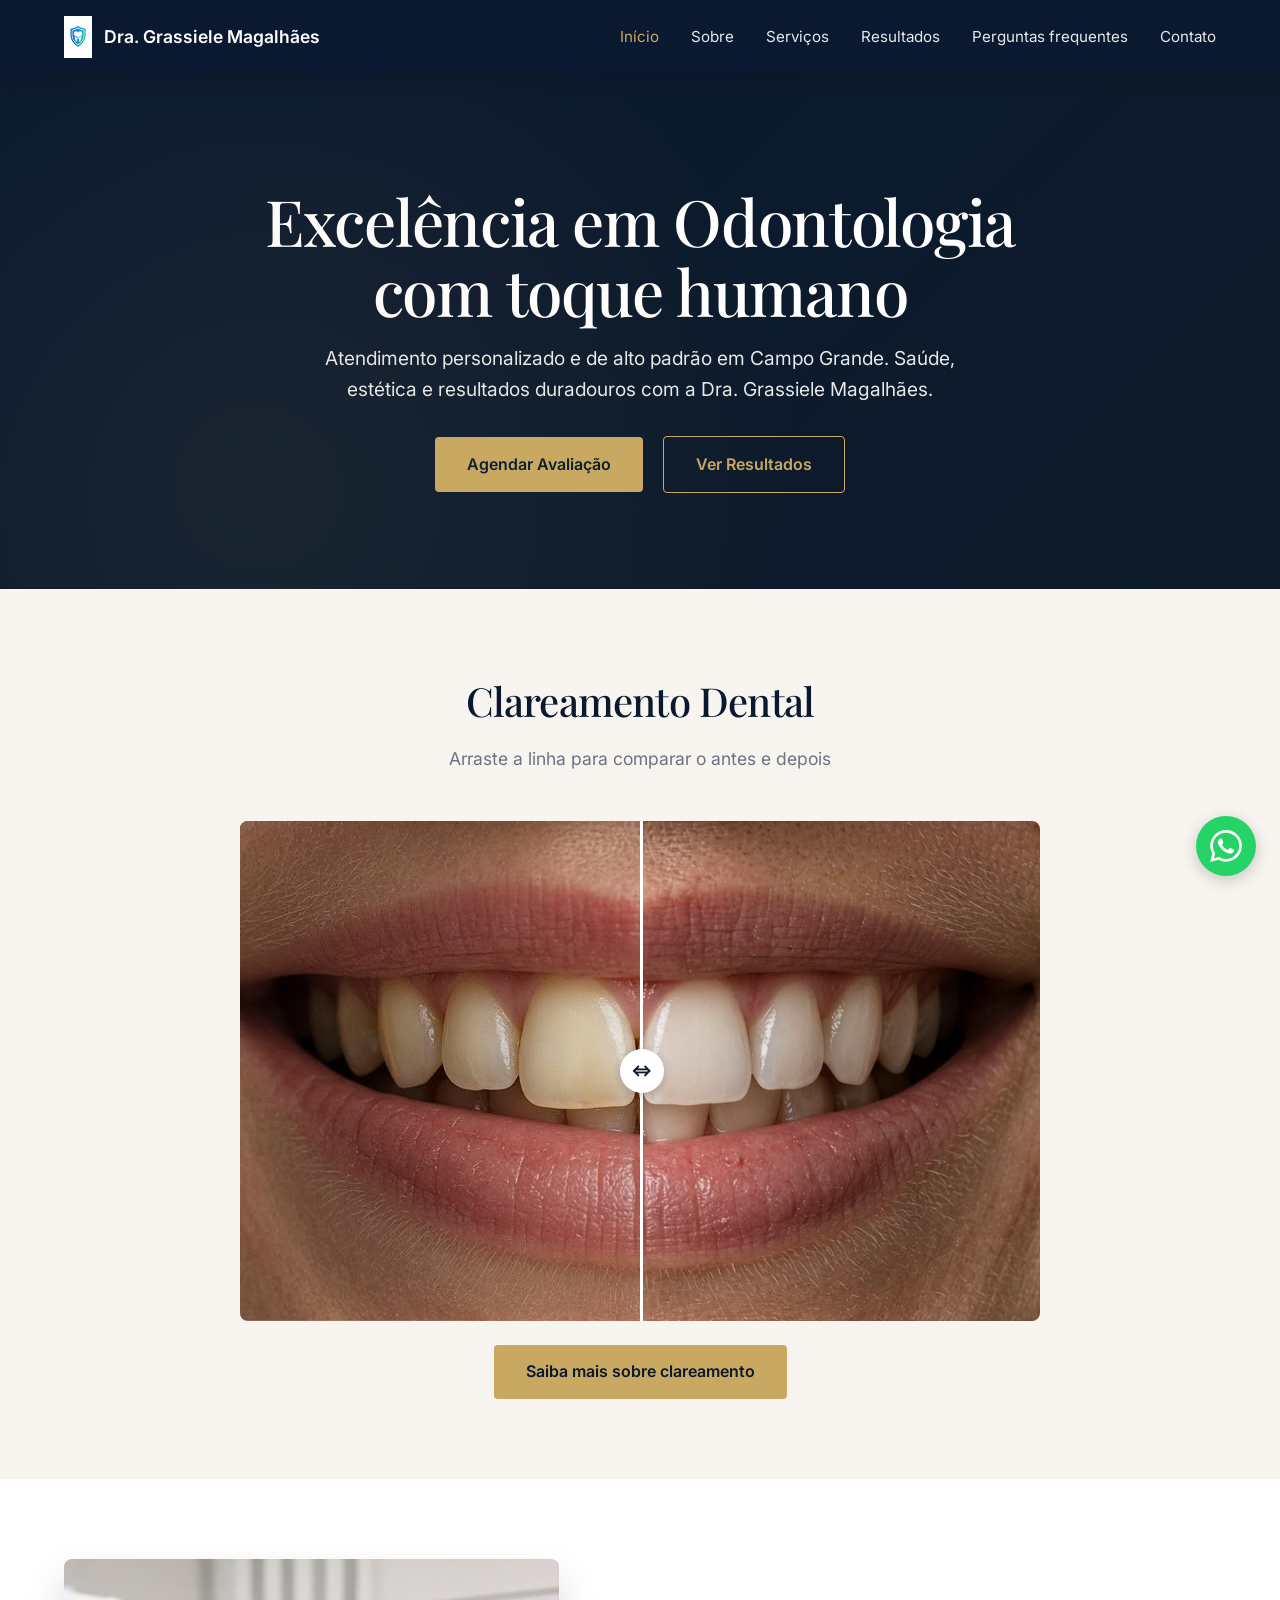
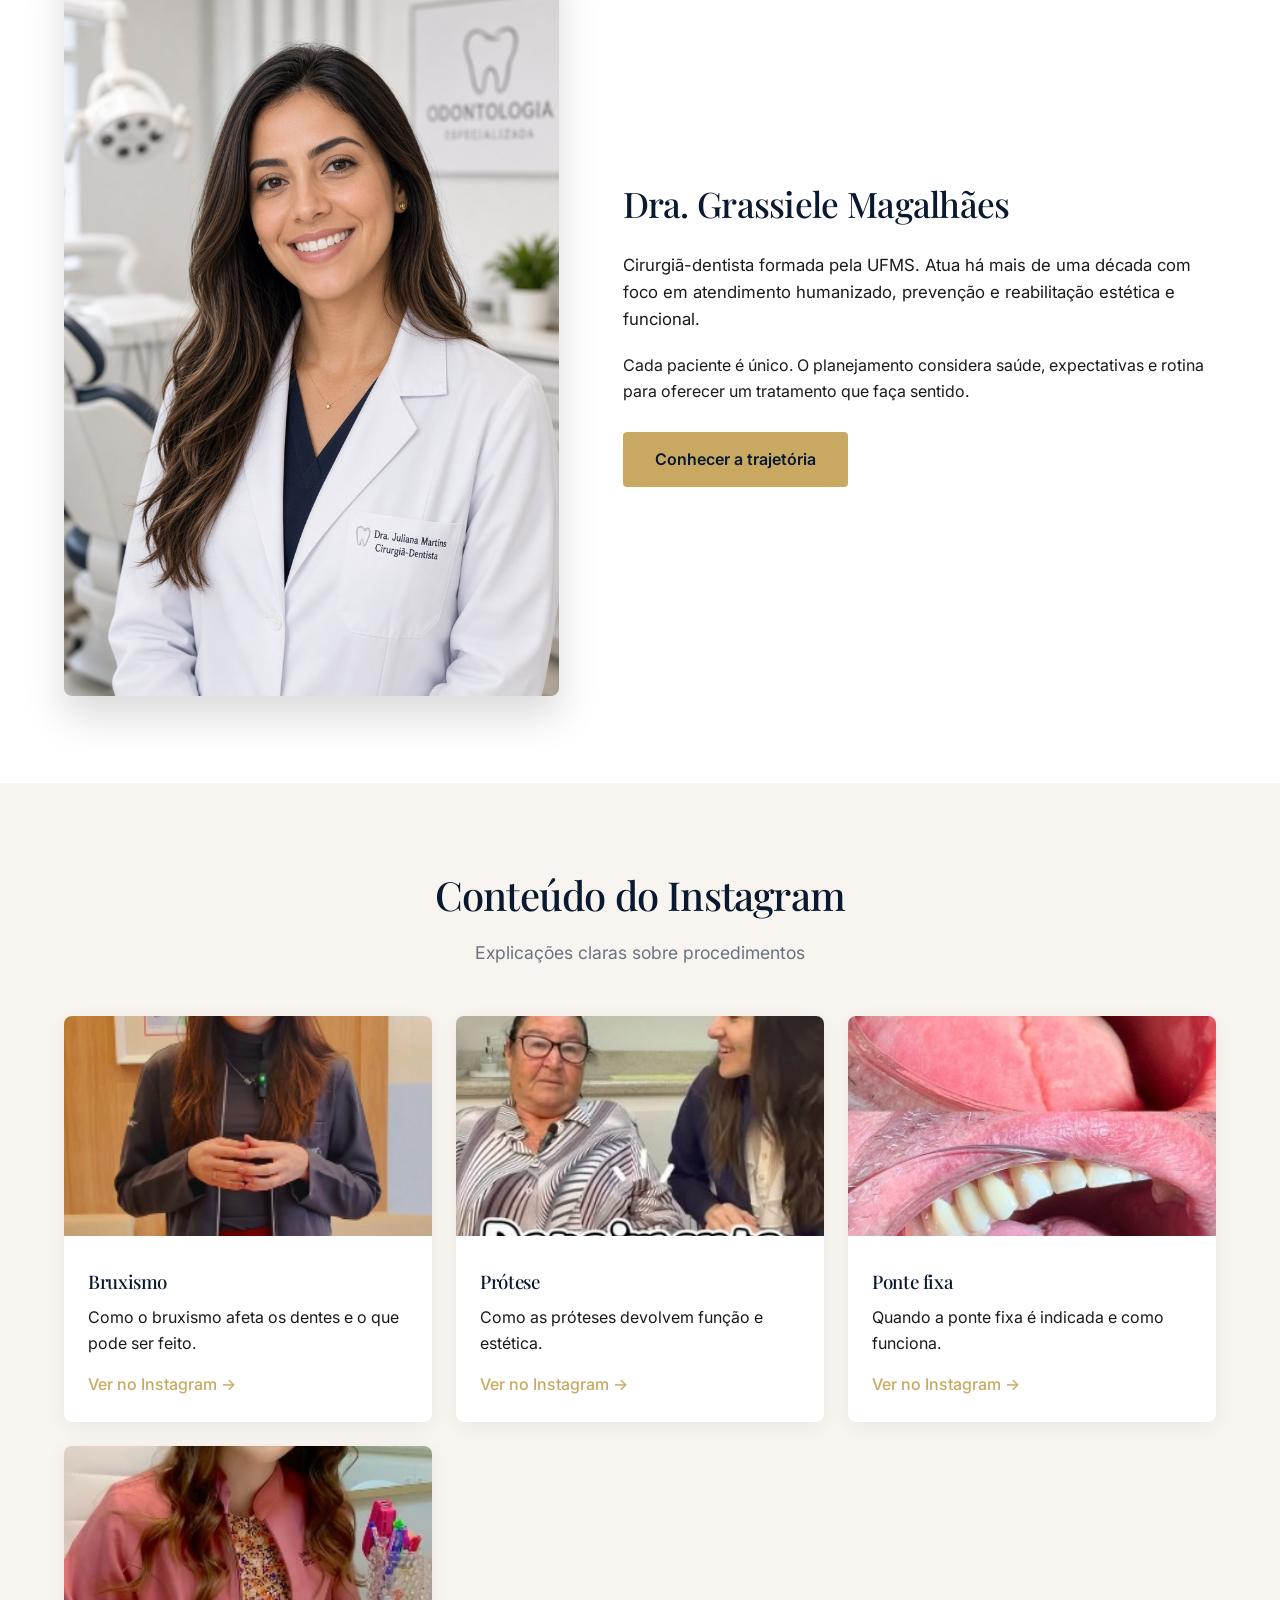
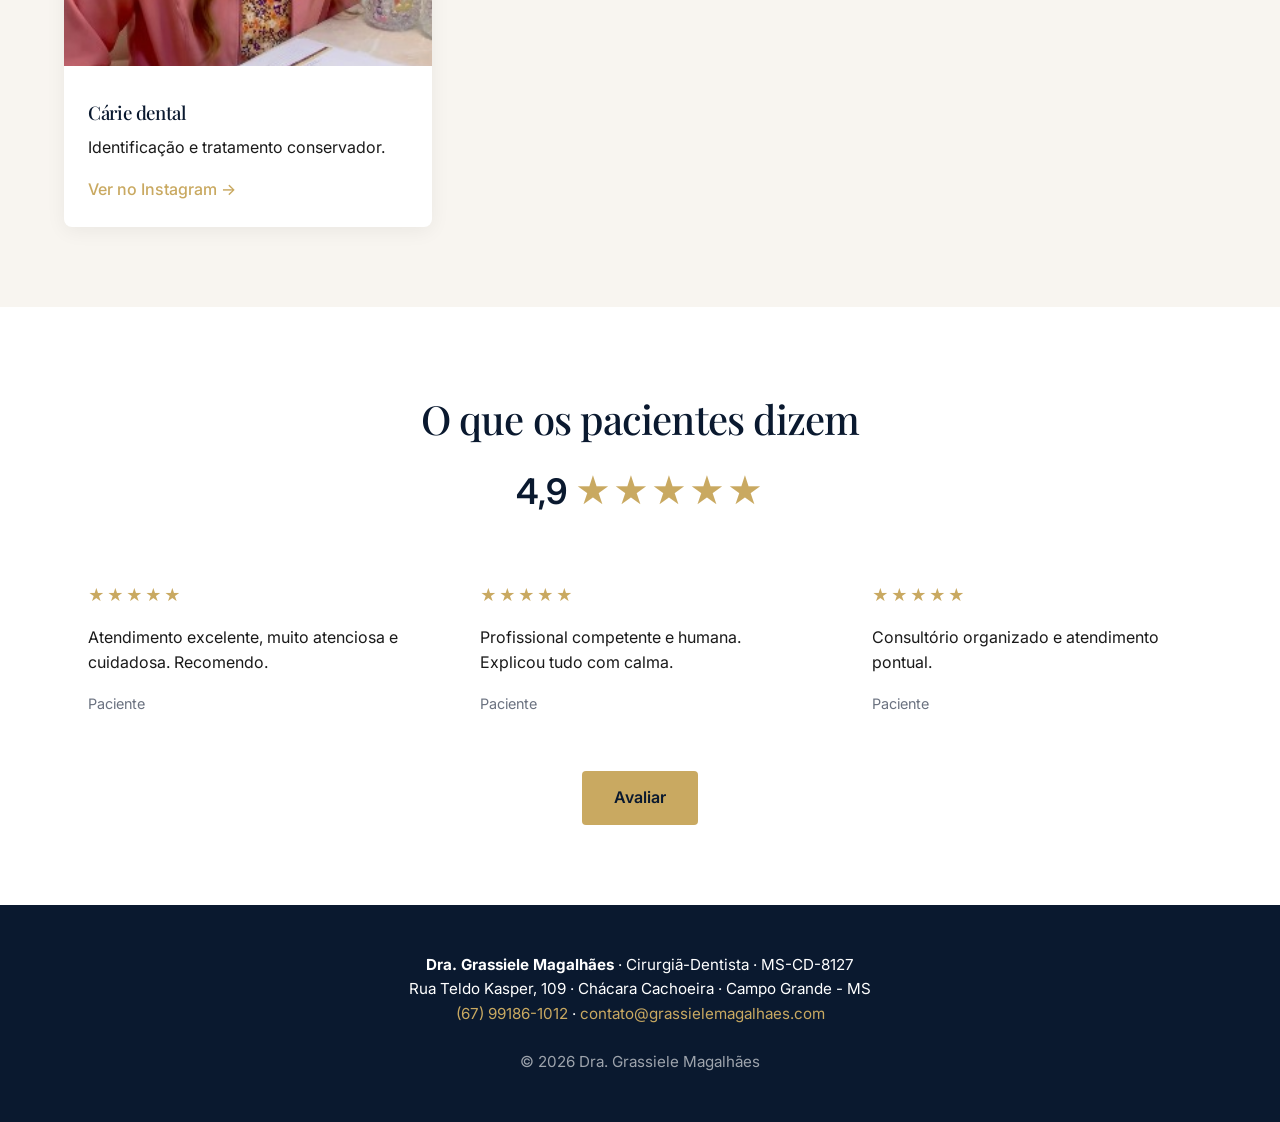
==== commit 79a2dcee: "Substitui index.html, style.css e script.js pelos arquivos enviados" ====
--- a/index.html
+++ b/index.html
@@ -3,78 +3,64 @@
 <head>
   <meta charset="UTF-8">
   <meta name="viewport" content="width=device-width, initial-scale=1.0">
-  <title>Dra. Grassiele Magalhães | Dentista em Campo Grande</title>
-  <meta name="description" content="Cirurgiã-dentista em Campo Grande. Atendimento personalizado para adultos e crianças, com foco em saúde, estética e bem-estar.">
-  <meta name="theme-color" content="#0A192F">
-  <link rel="icon" href="data:image/svg+xml,%3Csvg xmlns='http://www.w3.org/2000/svg' viewBox='0 0 64 64'%3E%3Ccircle cx='32' cy='32' r='31' fill='%230A192F'/%3E%3Ctext x='32' y='41' text-anchor='middle' font-family='Georgia,serif' font-style='italic' font-size='26' fill='%23C9A961'%3EGM%3C/text%3E%3C/svg%3E">
+  <title>Dra. Grassiele Magalhães | Odontologia Premium em Campo Grande</title>
   <link rel="preconnect" href="https://fonts.googleapis.com">
-  <link rel="preconnect" href="https://fonts.gstatic.com" crossorigin>
-  <link href="https://fonts.googleapis.com/css2?family=Inter:wght@300;400;500;600&family=Playfair+Display:ital,wght@0,400;0,500;0,600;1,400;1,500&display=swap" rel="stylesheet">
+  <link href="https://fonts.googleapis.com/css2?family=Inter:wght@400;500;600&family=Playfair+Display:wght@500;600&display=swap" rel="stylesheet">
   <link rel="stylesheet" href="css/style.css">
 </head>
 <body>
   <header class="header">
-    <nav class="nav" aria-label="Menu principal">
-      <a href="index.html" class="logo" aria-label="Dra. Grassiele Magalhães — Início"><span class="logo-mark" aria-hidden="true">GM</span><span class="logo-text"><span class="logo-name">Dra. Grassiele <em>Magalhães</em></span><span class="logo-tag">Odontologia · Campo Grande</span></span></a>
-      <ul class="nav-menu" id="menu"><li><a href="index.html" class="active">Início</a></li><li><a href="sobre.html">Sobre</a></li><li><a href="servicos.html">Serviços</a></li><li><a href="resultados.html">Resultados</a></li><li><a href="perguntas.html">Perguntas frequentes</a></li><li><a href="contato.html">Contato</a></li><li class="menu-cta"><a href="https://wa.me/5567991861012?text=Olá! Gostaria de agendar uma consulta." class="btn" target="_blank" rel="noopener">Agendar consulta</a></li></ul>
-      <a href="https://wa.me/5567991861012?text=Olá! Gostaria de agendar uma consulta." class="btn btn-sm nav-cta" target="_blank" rel="noopener">Agendar consulta</a>
-      <button class="nav-toggle" aria-label="Abrir menu" aria-controls="menu" aria-expanded="false"><span></span><span></span><span></span></button>
+    <nav class="nav">
+      <a href="index.html" class="logo">
+        <img src="images/logo.png" alt="Logo Dra. Grassiele">
+        Dra. Grassiele Magalhães
+      </a>
+      <button class="nav-toggle" aria-label="Menu">☰</button>
+      <ul class="nav-menu">
+        <li><a href="index.html" class="active">Início</a></li>
+        <li><a href="sobre.html">Sobre</a></li>
+        <li><a href="servicos.html">Serviços</a></li>
+        <li><a href="resultados.html">Resultados</a></li>
+        <li><a href="perguntas.html">Perguntas frequentes</a></li>
+        <li><a href="contato.html">Contato</a></li>
+      </ul>
     </nav>
   </header>
+
   <main>
     <section class="hero">
-      <div class="hero-inner">
-        <div>
-          <span class="eyebrow">Odontologia em Campo Grande</span>
-          <h1>Seu sorriso com <em>cuidado de verdade</em></h1>
-          <p>Cirurgiã-dentista em Campo Grande. Atendimento personalizado para adultos e crianças, com foco em saúde, estética e bem-estar.</p>
-          <div class="btn-row">
-            <a href="https://wa.me/5567991861012?text=Olá! Gostaria de agendar uma consulta." class="btn btn-gold" target="_blank" rel="noopener">Agendar no WhatsApp</a>
-            <a href="resultados.html" class="btn btn-outline">Ver resultados</a>
-          </div>
-          <div class="hero-stats">
-            <div><strong>+10 anos</strong><span>de experiência</span></div>
-            <div><strong>4,9 ★</strong><span>no Google</span></div>
-            <div><strong>UFMS</strong><span>formação</span></div>
-          </div>
-        </div>
-        <div class="hero-media">
-          <img src="images/clinica.jpg" alt="Recepção do consultório da Dra. Grassiele Magalhães">
-          <div class="hero-badge"><strong>4,9</strong><span><span class="stars">★★★★★</span>Avaliação dos pacientes no Google</span></div>
-        </div>
+      <h1>Excelência em Odontologia<br>com toque humano</h1>
+      <p>Atendimento personalizado e de alto padrão em Campo Grande. Saúde, estética e resultados duradouros com a Dra. Grassiele Magalhães.</p>
+      <div>
+        <a href="https://wa.me/5567991861012?text=Olá! Gostaria de agendar uma avaliação." class="btn" target="_blank">Agendar Avaliação</a>
+        <a href="resultados.html" class="btn btn-outline">Ver Resultados</a>
       </div>
     </section>
 
     <section class="section">
       <div class="container">
-        <div class="section-head reveal">
-          <span class="eyebrow">Antes e depois</span>
-          <h2 class="section-title">Clareamento Dental</h2>
-          <p class="section-subtitle">Antes e depois. Arraste para comparar.</p>
-        </div>
-        <div class="compare reveal" id="compare">
+        <h2 class="section-title">Clareamento Dental</h2>
+        <p class="section-subtitle">Arraste a linha para comparar o antes e depois</p>
+        <div class="compare" id="compare">
           <img src="images/depois.jpg" alt="Depois" class="compare-after">
           <img src="images/antes.jpg" alt="Antes" class="compare-before">
-          <span class="compare-label before">Antes</span>
-          <span class="compare-label after">Depois</span>
-          <div class="compare-line" id="compareLine"><div class="compare-handle" aria-hidden="true">⇔</div></div>
+          <div class="compare-line" id="compareLine"><div class="compare-handle">⇔</div></div>
         </div>
-        <input type="range" min="0" max="100" value="50" step="0.5" class="compare-range" id="compareRange" aria-label="Comparar antes e depois">
-        <div class="center-cta"><a href="clareamento.html" class="btn">Saiba mais sobre clareamento</a></div>
+        <div style="text-align:center;margin-top:1.5rem;"><a href="clareamento.html" class="btn">Saiba mais sobre clareamento</a></div>
       </div>
     </section>
 
-    <section class="section section-soft">
+    <section class="section" style="background: white;">
       <div class="container">
         <div class="about-grid">
-          <div class="about-image reveal"><img src="images/doutora.jpg" alt="Dra. Grassiele Magalhães"></div>
-          <div class="about-content reveal">
-            <span class="eyebrow">Sobre a doutora</span>
-            <h2 class="section-title">Dra. Grassiele Magalhães</h2>
-            <p>Cirurgiã-dentista formada pela UFMS. Atua há mais de uma década com foco em atendimento humanizado, prevenção e reabilitação estética e funcional.</p>
+          <div class="about-image">
+            <img src="images/doutora.jpg" alt="Dra. Grassiele Magalhães">
+          </div>
+          <div>
+            <h2 class="section-title" style="text-align:left; font-size:2.2rem;">Dra. Grassiele Magalhães</h2>
+            <p style="margin:1.25rem 0; font-size:1.05rem;">Cirurgiã-dentista formada pela UFMS. Atua há mais de uma década com foco em atendimento humanizado, prevenção e reabilitação estética e funcional.</p>
             <p>Cada paciente é único. O planejamento considera saúde, expectativas e rotina para oferecer um tratamento que faça sentido.</p>
-            <div class="credentials"><div><strong>+10 anos</strong><span>de atuação</span></div><div><strong>MS-CD-8127</strong><span>Registro profissional</span></div></div>
-            <a href="sobre.html" class="btn">Conhecer a trajetória</a>
+            <div style="margin-top:1.75rem;"><a href="sobre.html" class="btn">Conhecer a trajetória</a></div>
           </div>
         </div>
       </div>
@@ -82,63 +68,74 @@
 
     <section class="section">
       <div class="container">
-        <div class="section-head reveal">
-          <span class="eyebrow">Conteúdo</span>
-          <h2 class="section-title">No Instagram</h2>
-          <p class="section-subtitle">Dicas e explicações sobre tratamentos e saúde bucal.</p>
+        <h2 class="section-title">Conteúdo do Instagram</h2>
+        <p class="section-subtitle">Explicações claras sobre procedimentos</p>
+        <div class="grid">
+          <div class="card">
+            <img src="images/cover-bruxismo.jpg" alt="Bruxismo">
+            <div class="card-body">
+              <h3>Bruxismo</h3>
+              <p>Como o bruxismo afeta os dentes e o que pode ser feito.</p>
+              <a href="https://www.instagram.com/reel/DbJlZlkvBO2/" target="_blank" style="color:var(--gold); font-weight:500; display:inline-block; margin-top:1rem;">Ver no Instagram →</a>
+            </div>
+          </div>
+          <div class="card">
+            <img src="images/cover-protese.jpg" alt="Prótese">
+            <div class="card-body">
+              <h3>Prótese</h3>
+              <p>Como as próteses devolvem função e estética.</p>
+              <a href="https://www.instagram.com/reel/DbBzwTgJEyK/" target="_blank" style="color:var(--gold); font-weight:500; display:inline-block; margin-top:1rem;">Ver no Instagram →</a>
+            </div>
+          </div>
+          <div class="card">
+            <img src="images/cover-ponte.jpg" alt="Ponte fixa">
+            <div class="card-body">
+              <h3>Ponte fixa</h3>
+              <p>Quando a ponte fixa é indicada e como funciona.</p>
+              <a href="https://www.instagram.com/reel/DIZo9DwS8MG/" target="_blank" style="color:var(--gold); font-weight:500; display:inline-block; margin-top:1rem;">Ver no Instagram →</a>
+            </div>
+          </div>
+          <div class="card">
+            <img src="images/cover-carie.jpg" alt="Cárie">
+            <div class="card-body">
+              <h3>Cárie dental</h3>
+              <p>Identificação e tratamento conservador.</p>
+              <a href="https://www.instagram.com/reel/DEaXKeYpCxU/" target="_blank" style="color:var(--gold); font-weight:500; display:inline-block; margin-top:1rem;">Ver no Instagram →</a>
+            </div>
+          </div>
         </div>
-        <div class="insta-grid"><div class="card insta-card reveal"><div class="insta-media"><span class="insta-tag">Instagram</span><img src="images/cover-bruxismo.jpg" alt="Bruxismo" loading="lazy"></div><div class="insta-body"><h3>Bruxismo</h3><p>Entenda como o bruxismo afeta os dentes e o que pode ser feito.</p><a href="https://www.instagram.com/reel/DbJlZlkvBO2/" target="_blank" rel="noopener" class="link-arrow">Ver no Instagram</a></div></div><div class="card insta-card reveal"><div class="insta-media"><span class="insta-tag">Instagram</span><img src="images/cover-protese.jpg" alt="Prótese" loading="lazy"></div><div class="insta-body"><h3>Prótese</h3><p>Como as próteses devolvem função e estética.</p><a href="https://www.instagram.com/reel/DbBzwTgJEyK/" target="_blank" rel="noopener" class="link-arrow">Ver no Instagram</a></div></div><div class="card insta-card reveal"><div class="insta-media"><span class="insta-tag">Instagram</span><img src="images/cover-ponte.jpg" alt="Ponte fixa" loading="lazy"></div><div class="insta-body"><h3>Ponte fixa</h3><p>Quando a ponte fixa é indicada e como funciona.</p><a href="https://www.instagram.com/reel/DIZo9DwS8MG/" target="_blank" rel="noopener" class="link-arrow">Ver no Instagram</a></div></div><div class="card insta-card reveal"><div class="insta-media"><span class="insta-tag">Instagram</span><img src="images/cover-carie.jpg" alt="Cárie dental" loading="lazy"></div><div class="insta-body"><h3>Cárie dental</h3><p>Como identificar e tratar a cárie de forma conservadora.</p><a href="https://www.instagram.com/reel/DEaXKeYpCxU/" target="_blank" rel="noopener" class="link-arrow">Ver no Instagram</a></div></div></div>
       </div>
     </section>
 
-    <section class="section section-navy">
+    <section class="section" style="background: white;">
       <div class="container">
-        <div class="section-head reveal">
-          <span class="eyebrow">Avaliações</span>
-          <h2 class="section-title">O que os pacientes escrevem no Google</h2>
+        <h2 class="section-title">O que os pacientes dizem</h2>
+        <div style="text-align:center; margin-bottom:2.5rem;">
+          <div style="font-size:2.2rem; font-weight:600; color:var(--navy);">4,9 <span class="stars">★★★★★</span></div>
         </div>
-        <div class="rating reveal"><strong>4,9</strong><div class="stars">★★★★★</div><span>Avaliação no Google</span></div>
-        <div class="grid"><div class="card review reveal"><div class="stars">★★★★★</div><blockquote>Atendimento excelente, muito atenciosa e cuidadosa. Recomendo.</blockquote><div class="author">Paciente</div></div><div class="card review reveal"><div class="stars">★★★★★</div><blockquote>Profissional competente e humana. Explicou tudo com calma.</blockquote><div class="author">Paciente</div></div><div class="card review reveal"><div class="stars">★★★★★</div><blockquote>Consultório organizado e atendimento pontual.</blockquote><div class="author">Paciente</div></div></div>
-        <div class="center-cta"><a href="https://search.google.com/local/writereview?placeid=ChIJqT_Q59fphpQRULqyvQDDcs4" class="btn btn-gold" target="_blank" rel="noopener">Avaliar</a></div>
-      </div>
-    </section>
-
-    <section class="section cta-band">
-      <div class="container reveal">
-        <span class="eyebrow">Agende</span>
-        <h2>Pronta para cuidar do seu sorriso?</h2>
-        <p>Atendimento de segunda a sexta, das 8h às 18h, com horário marcado.</p>
-        <div class="btn-row"><a href="https://wa.me/5567991861012?text=Olá! Gostaria de agendar uma consulta." class="btn" target="_blank" rel="noopener">Agendar no WhatsApp</a><a href="servicos.html" class="btn btn-ghost">Conhecer os serviços</a></div>
+        <div class="grid">
+          <div class="review"><p class="stars">★★★★★</p><p style="margin:1rem 0;">Atendimento excelente, muito atenciosa e cuidadosa. Recomendo.</p><p style="font-size:.9rem; color:var(--muted);">Paciente</p></div>
+          <div class="review"><p class="stars">★★★★★</p><p style="margin:1rem 0;">Profissional competente e humana. Explicou tudo com calma.</p><p style="font-size:.9rem; color:var(--muted);">Paciente</p></div>
+          <div class="review"><p class="stars">★★★★★</p><p style="margin:1rem 0;">Consultório organizado e atendimento pontual.</p><p style="font-size:.9rem; color:var(--muted);">Paciente</p></div>
+        </div>
+        <div style="text-align:center;margin-top:2rem;">
+          <a href="https://search.google.com/local/writereview?placeid=ChIJqT_Q59fphpQRULqyvQDDcs4" class="btn" target="_blank">Avaliar</a>
+        </div>
       </div>
     </section>
   </main>
+
   <footer class="footer">
-    <div class="footer-grid">
-      <div>
-        <a href="index.html" class="logo" aria-label="Dra. Grassiele Magalhães — Início"><span class="logo-mark" aria-hidden="true">GM</span><span class="logo-text"><span class="logo-name">Dra. Grassiele <em>Magalhães</em></span><span class="logo-tag">Odontologia · Campo Grande</span></span></a>
-        <p>Cirurgiã-Dentista · MS-CD-8127. Atendimento personalizado para adultos e crianças, com foco em saúde, estética e bem-estar.</p>
-      </div>
-      <div>
-        <h4>Navegação</h4>
-        <ul><li><a href="index.html">Início</a></li><li><a href="sobre.html">Sobre</a></li><li><a href="servicos.html">Serviços</a></li><li><a href="resultados.html">Resultados</a></li><li><a href="perguntas.html">Perguntas frequentes</a></li><li><a href="contato.html">Contato</a></li></ul>
-      </div>
-      <div>
-        <h4>Tratamentos</h4>
-        <ul><li><a href="clareamento.html">Clareamento Dental</a></li><li><a href="facetas.html">Facetas e Estética</a></li><li><a href="implante.html">Implantes Dentários</a></li><li><a href="protese.html">Próteses</a></li><li><a href="urgencia.html">Urgência</a></li></ul>
-      </div>
-      <div>
-        <h4>Contato</h4>
-        <ul>
-          <li>Rua Teldo Kasper, 109 · Chácara Cachoeira · Campo Grande - MS</li>
-          <li><a href="https://wa.me/5567991861012" target="_blank" rel="noopener">(67) 99186-1012</a></li>
-          <li><a href="mailto:contato@grassielemagalhaes.com">contato@grassielemagalhaes.com</a></li>
-          <li>Segunda a sexta, das 8h às 18h</li>
-        </ul>
-      </div>
-    </div>
-    <div class="footer-bottom"><p>© 2026 Dra. Grassiele Magalhães · Cirurgiã-Dentista · MS-CD-8127</p><p>Campo Grande - MS</p></div>
+    <p><strong>Dra. Grassiele Magalhães</strong> · Cirurgiã-Dentista · MS-CD-8127</p>
+    <p>Rua Teldo Kasper, 109 · Chácara Cachoeira · Campo Grande - MS</p>
+    <p><a href="https://wa.me/5567991861012" target="_blank">(67) 99186-1012</a> · <a href="mailto:contato@grassielemagalhaes.com">contato@grassielemagalhaes.com</a></p>
+    <p style="margin-top:1.5rem; opacity:.6;">© 2026 Dra. Grassiele Magalhães</p>
   </footer>
-  <a href="https://wa.me/5567991861012" class="whatsapp-float" target="_blank" rel="noopener" aria-label="WhatsApp"><svg viewBox="0 0 24 24" fill="currentColor" aria-hidden="true"><path d="M17.472 14.382c-.297-.149-1.758-.867-2.03-.967-.273-.099-.471-.148-.67.15-.197.297-.767.966-.94 1.164-.173.199-.347.223-.644.075-.297-.15-1.255-.463-2.39-1.475-.883-.788-1.48-1.761-1.653-2.059-.173-.297-.018-.458.13-.606.134-.133.298-.347.446-.52.149-.174.198-.298.298-.497.099-.198.05-.371-.025-.52-.075-.149-.669-1.612-.916-2.207-.242-.579-.487-.5-.669-.51-.173-.008-.371-.01-.57-.01-.198 0-.52.074-.792.372-.272.297-1.04 1.016-1.04 2.479 0 1.462 1.065 2.875 1.213 3.074.149.198 2.096 3.2 5.077 4.487.709.306 1.262.489 1.694.625.712.227 1.36.195 1.871.118.571-.085 1.758-.719 2.006-1.413.248-.694.248-1.289.173-1.413-.074-.124-.272-.198-.57-.347m-5.421 7.403h-.004a9.87 9.87 0 01-5.031-1.378l-.361-.214-3.741.982.998-3.648-.235-.374a9.86 9.86 0 01-1.51-5.26c.001-5.45 4.436-9.884 9.888-9.884 2.64 0 5.122 1.03 6.988 2.898a9.825 9.825 0 012.893 6.994c-.003 5.45-4.435 9.884-9.881 9.884m8.413-18.297A11.815 11.815 0 0012.05 0C5.495 0 .16 5.335.157 11.892c0 2.096.547 4.142 1.588 5.945L.057 24l6.305-1.654a11.882 11.882 0 005.683 1.448h.005c6.554 0 11.89-5.335 11.893-11.893a11.821 11.821 0 00-3.48-8.413z"/></svg></a>
+
+  <a href="https://wa.me/5567991861012" class="whatsapp-float" target="_blank" aria-label="WhatsApp">
+    <svg viewBox="0 0 24 24" fill="currentColor"><path d="M17.472 14.382c-.297-.149-1.758-.867-2.03-.967-.273-.099-.471-.148-.67.15-.197.297-.767.966-.94 1.164-.173.199-.347.223-.644.075-.297-.15-1.255-.463-2.39-1.475-.883-.788-1.48-1.761-1.653-2.059-.173-.297-.018-.458.13-.606.134-.133.298-.347.446-.52.149-.174.198-.298.298-.497.099-.198.05-.371-.025-.52-.075-.149-.669-1.612-.916-2.207-.242-.579-.487-.5-.669-.51-.173-.008-.371-.01-.57-.01-.198 0-.52.074-.792.372-.272.297-1.04 1.016-1.04 2.479 0 1.462 1.065 2.875 1.213 3.074.149.198 2.096 3.2 5.077 4.487.709.306 1.262.489 1.694.625.712.227 1.36.195 1.871.118.571-.085 1.758-.719 2.006-1.413.248-.694.248-1.289.173-1.413-.074-.124-.272-.198-.57-.347m-5.421 7.403h-.004a9.87 9.87 0 01-5.031-1.378l-.361-.214-3.741.982.998-3.648-.235-.374a9.86 9.86 0 01-1.51-5.26c.001-5.45 4.436-9.884 9.888-9.884 2.64 0 5.122 1.03 6.988 2.898a9.825 9.825 0 012.893 6.994c-.003 5.45-4.435 9.884-9.881 9.884m8.413-18.297A11.815 11.815 0 0012.05 0C5.495 0 .16 5.335.157 11.892c0 2.096.547 4.142 1.588 5.945L.057 24l6.305-1.654a11.882 11.882 0 005.683 1.448h.005c6.554 0 11.89-5.335 11.893-11.893a11.821 11.821 0 00-3.48-8.413z"/></svg>
+  </a>
+
   <script src="js/script.js"></script>
 </body>
 </html>
--- a/css/style.css
+++ b/css/style.css
@@ -1,285 +1,107 @@
-/* ==========================================================
-   Dra. Grassiele Magalhães — Premium theme
-   Navy #0A192F · Dourado #C9A961 · Creme #F8F5F0
-   ========================================================== */
-:root{
-  --navy:#0A192F; --navy-2:#112240; --navy-3:#1D3557;
-  --gold:#C9A961; --gold-dark:#A88A45; --gold-soft:#E8DCC0;
-  --cream:#F8F5F0; --cream-2:#EFE9DF; --white:#FFFFFF;
-  --text:#1F2937; --muted:#5B6474; --line:#E6DFD3;
-  --serif:'Playfair Display',Georgia,'Times New Roman',serif;
-  --sans:'Inter',system-ui,-apple-system,'Segoe UI',Roboto,sans-serif;
-  --radius:14px; --radius-lg:22px;
-  --shadow-sm:0 2px 10px rgba(10,25,47,.06);
-  --shadow:0 14px 40px rgba(10,25,47,.10);
-  --shadow-lg:0 30px 70px rgba(10,25,47,.18);
-  --ease:cubic-bezier(.22,.61,.36,1);
-  /* legado */
-  --teal:var(--gold); --border:var(--line); --soft:var(--cream); --bg:var(--cream);
+:root {
+  --navy: #0A192F;
+  --navy-light: #112240;
+  --gold: #C9A961;
+  --gold-light: #E8D5A3;
+  --cream: #F8F5F0;
+  --white: #FFFFFF;
+  --text: #1A1A1A;
+  --muted: #6B7280;
+  --soft: #F3F0EA;
 }
-*,*::before,*::after{margin:0;padding:0;box-sizing:border-box}
-html{scroll-behavior:smooth;-webkit-text-size-adjust:100%}
-body{font-family:var(--sans);font-size:1rem;color:var(--text);line-height:1.75;background:var(--cream);-webkit-font-smoothing:antialiased}
-img{max-width:100%;display:block}
-a{color:var(--gold-dark);text-decoration:none;transition:color .25s var(--ease)}
-a:hover{color:var(--navy)}
-h1,h2,h3,h4{font-family:var(--serif);color:var(--navy);font-weight:500;line-height:1.2;letter-spacing:-.01em}
-h3{font-size:1.3rem;margin-bottom:.5rem}
-p+p{margin-top:1rem}
-::selection{background:var(--gold);color:var(--navy)}
-:focus-visible{outline:2px solid var(--gold);outline-offset:3px}
 
-/* ---------- Header ---------- */
-.header{position:sticky;top:0;z-index:100;background:rgba(248,245,240,.92);backdrop-filter:saturate(160%) blur(14px);-webkit-backdrop-filter:saturate(160%) blur(14px);border-bottom:1px solid transparent;transition:box-shadow .3s var(--ease),border-color .3s var(--ease)}
-.header.scrolled{border-bottom-color:var(--line);box-shadow:0 6px 24px rgba(10,25,47,.06)}
-.nav{max-width:1240px;margin:0 auto;padding:1rem 1.25rem;display:flex;justify-content:space-between;align-items:center;gap:1rem;position:relative}
-.logo{display:flex;align-items:center;gap:.8rem;color:var(--navy)}
-.logo:hover{color:var(--navy)}
-.logo-mark{flex:none;width:44px;height:44px;border:1px solid var(--gold);border-radius:50%;display:grid;place-items:center;font-family:var(--serif);font-style:italic;font-size:1.05rem;color:var(--gold-dark);letter-spacing:.02em;background:linear-gradient(145deg,#fff,var(--cream-2))}
-.logo-text{display:flex;flex-direction:column;line-height:1.1}
-.logo-name{font-family:var(--serif);font-size:1.15rem;font-weight:500;white-space:nowrap}
-.logo-name em{font-style:italic;color:var(--gold-dark)}
-.logo-tag{white-space:nowrap;font-size:.62rem;letter-spacing:.28em;text-transform:uppercase;color:var(--muted);margin-top:.25rem}
-.nav-menu{display:none;list-style:none}
-.nav-menu a{color:var(--navy);font-size:.92rem;font-weight:500;letter-spacing:.01em;position:relative;padding:.35rem 0}
-.nav-menu a::after{content:'';position:absolute;left:0;right:0;bottom:-2px;height:1px;background:var(--gold);transform:scaleX(0);transform-origin:left;transition:transform .35s var(--ease)}
-.nav-menu a:hover::after,.nav-menu a.active::after{transform:scaleX(1)}
-.nav-menu a.active{color:var(--gold-dark)}
-.btn.nav-cta{display:none}
-.nav-toggle{display:flex;flex-direction:column;justify-content:center;gap:5px;width:44px;height:44px;background:none;border:1px solid var(--line);border-radius:50%;cursor:pointer;align-items:center;font-size:0;color:transparent}
-.nav-toggle span{display:block;width:18px;height:1.5px;background:var(--navy);transition:transform .3s var(--ease),opacity .3s}
-.nav-toggle.open span:nth-child(1){transform:translateY(6.5px) rotate(45deg)}
-.nav-toggle.open span:nth-child(2){opacity:0}
-.nav-toggle.open span:nth-child(3){transform:translateY(-6.5px) rotate(-45deg)}
-.nav-menu.active{display:flex;flex-direction:column;position:absolute;top:100%;left:0;right:0;background:var(--cream);padding:1rem 1.5rem 1.75rem;border-bottom:1px solid var(--line);box-shadow:0 20px 40px rgba(10,25,47,.08);gap:.25rem}
-.nav-menu.active li a{display:block;padding:.85rem 0;font-size:1.05rem;border-bottom:1px solid var(--line)}
-.nav-menu.active li a::after{display:none}
-.nav-menu.active .menu-cta{margin-top:1rem}
-.nav-menu.active .menu-cta a{border:none;text-align:center;color:var(--cream)}
-.nav-menu.active .menu-cta a:hover{color:var(--navy)}
+* { margin: 0; padding: 0; box-sizing: border-box; }
+html { scroll-behavior: smooth; }
+body {
+  font-family: 'Inter', system-ui, -apple-system, sans-serif;
+  color: var(--text);
+  background: var(--cream);
+  line-height: 1.6;
+}
+h1, h2, h3, h4 { font-family: 'Playfair Display', serif; font-weight: 500; letter-spacing: -0.02em; }
+a { text-decoration: none; color: inherit; }
 
-/* ---------- Buttons ---------- */
-.btn{display:inline-flex;align-items:center;justify-content:center;gap:.6rem;background:var(--navy);color:var(--cream);padding:1rem 1.9rem;border-radius:999px;font-family:var(--sans);font-weight:500;font-size:.92rem;letter-spacing:.04em;border:1px solid var(--navy);transition:all .35s var(--ease);box-shadow:0 8px 22px rgba(10,25,47,.18)}
-.btn:hover{background:var(--gold);border-color:var(--gold);color:var(--navy);transform:translateY(-2px);box-shadow:0 14px 30px rgba(201,169,97,.35)}
-.btn-gold{background:var(--gold);border-color:var(--gold);color:var(--navy);box-shadow:0 10px 26px rgba(201,169,97,.32)}
-.btn-gold:hover{background:var(--cream);border-color:var(--cream);color:var(--navy)}
-.btn-outline{background:transparent;color:var(--cream);border:1px solid rgba(248,245,240,.55);box-shadow:none}
-.btn-outline:hover{background:var(--cream);color:var(--navy);border-color:var(--cream);box-shadow:none}
-.btn-ghost{background:transparent;color:var(--navy);border:1px solid var(--navy);box-shadow:none}
-.btn-ghost:hover{background:var(--navy);color:var(--cream);border-color:var(--navy);box-shadow:var(--shadow)}
-.btn-sm{padding:.7rem 1.3rem;font-size:.85rem}
-.link-arrow{display:inline-flex;align-items:center;gap:.5rem;font-size:.82rem;font-weight:500;letter-spacing:.08em;text-transform:uppercase;color:var(--gold-dark)}
-.link-arrow::after{content:'→';transition:transform .3s var(--ease)}
-.link-arrow:hover::after{transform:translateX(4px)}
-.btn-row{display:flex;gap:1rem;flex-wrap:wrap}
+.container { max-width: 1200px; margin: 0 auto; padding: 0 1.5rem; }
+.section { padding: 5rem 0; }
+.section-title { font-size: 2.5rem; text-align: center; margin-bottom: 0.75rem; color: var(--navy); }
+.section-subtitle { text-align: center; color: var(--muted); margin-bottom: 3rem; font-size: 1.1rem; }
 
-/* ---------- Layout ---------- */
-.container{max-width:1240px;margin:0 auto}
-.section{padding:5rem 1.25rem}
-.section-soft{background:var(--white)}
-.section-navy{background:var(--navy);color:rgba(248,245,240,.82)}
-.section-navy h2,.section-navy h3{color:var(--cream)}
-.eyebrow{display:inline-flex;align-items:center;gap:.75rem;font-size:.72rem;font-weight:600;letter-spacing:.28em;text-transform:uppercase;color:var(--gold-dark);margin-bottom:1rem}
-.eyebrow::before{content:'';width:28px;height:1px;background:currentColor}
-.section-navy .eyebrow,.hero .eyebrow,.page-hero .eyebrow{color:var(--gold)}
-.section-head{text-align:center;max-width:720px;margin:0 auto 3rem}
-.section-head .eyebrow::after{content:'';width:28px;height:1px;background:currentColor}
-.section-title{font-size:clamp(1.9rem,4.5vw,2.9rem);margin-bottom:.75rem;text-align:center}
-.section-subtitle{text-align:center;color:var(--muted);max-width:640px;margin:0 auto 3rem;font-size:1.05rem}
-.section-head .section-subtitle{margin-bottom:0}
-.section-navy .section-subtitle{color:rgba(248,245,240,.65)}
+.header {
+  background: var(--navy);
+  position: sticky; top: 0; z-index: 100;
+  box-shadow: 0 2px 20px rgba(0,0,0,0.15);
+}
+.nav {
+  display: flex; align-items: center; justify-content: space-between;
+  max-width: 1200px; margin: 0 auto; padding: 1rem 1.5rem;
+}
+.logo { display: flex; align-items: center; gap: 0.75rem; color: var(--white); font-weight: 600; font-size: 1.1rem; }
+.logo img { height: 42px; }
+.nav-menu { display: flex; gap: 2rem; list-style: none; }
+.nav-menu a { color: var(--white); font-size: 0.95rem; opacity: 0.9; transition: opacity 0.2s; }
+.nav-menu a:hover, .nav-menu a.active { opacity: 1; color: var(--gold); }
+.nav-toggle { display: none; background: none; border: none; color: white; font-size: 1.5rem; cursor: pointer; }
 
-/* ---------- Hero ---------- */
-.hero{position:relative;overflow:hidden;background:var(--navy);color:var(--cream);padding:4.5rem 1.25rem 5rem}
-.hero::before{content:'';position:absolute;inset:0;background:radial-gradient(ellipse at 85% 10%,rgba(201,169,97,.18),transparent 55%),radial-gradient(ellipse at 0% 100%,rgba(29,53,87,.9),transparent 60%);pointer-events:none}
-.hero-inner{position:relative;max-width:1240px;margin:0 auto;display:grid;gap:3.5rem;align-items:center}
-.hero h1{color:var(--cream);font-size:clamp(2.4rem,7vw,4.4rem);font-weight:400;line-height:1.08;margin-bottom:1.5rem}
-.hero h1 em{font-style:italic;color:var(--gold)}
-.hero p{font-size:1.08rem;color:rgba(248,245,240,.78);max-width:540px;margin-bottom:2.25rem;font-weight:300}
-.hero-media{position:relative}
-.hero-media img{width:100%;aspect-ratio:4/3;object-fit:cover;border-radius:var(--radius-lg);box-shadow:var(--shadow-lg);position:relative}
-.hero-media::before{content:'';position:absolute;inset:-14px 14px 14px -14px;border:1px solid rgba(201,169,97,.55);border-radius:var(--radius-lg);pointer-events:none}
-.hero-badge{position:absolute;left:1rem;bottom:-1.5rem;background:var(--cream);color:var(--navy);border-radius:var(--radius);padding:1rem 1.25rem;box-shadow:var(--shadow);display:flex;align-items:center;gap:.9rem}
-.hero-badge strong{font-family:var(--serif);font-size:1.9rem;font-weight:500;line-height:1}
-.hero-badge span{font-size:.78rem;color:var(--muted);line-height:1.35}
-.hero-badge .stars{color:var(--gold);letter-spacing:.1em;font-size:.85rem;display:block}
-.hero-stats{display:flex;gap:2.25rem;flex-wrap:wrap;margin-top:3rem;padding-top:2rem;border-top:1px solid rgba(248,245,240,.12)}
-.hero-stats div{display:flex;flex-direction:column}
-.hero-stats strong{font-family:var(--serif);font-size:1.7rem;font-weight:400;color:var(--gold)}
-.hero-stats span{font-size:.72rem;letter-spacing:.14em;text-transform:uppercase;color:rgba(248,245,240,.6)}
+.hero {
+  background: linear-gradient(135deg, var(--navy) 0%, #0D1B2A 100%);
+  color: white;
+  padding: 7rem 1.5rem 6rem;
+  text-align: center;
+  position: relative;
+  overflow: hidden;
+}
+.hero::after {
+  content: '';
+  position: absolute; inset: 0;
+  background: radial-gradient(circle at 20% 80%, rgba(201,169,97,0.08) 0%, transparent 50%);
+}
+.hero h1 { font-size: clamp(2.5rem, 5vw, 4rem); margin-bottom: 1rem; line-height: 1.1; }
+.hero p { font-size: 1.2rem; max-width: 640px; margin: 0 auto 2rem; opacity: 0.9; }
+.btn {
+  display: inline-block; background: var(--gold); color: var(--navy);
+  padding: 0.9rem 2rem; border-radius: 4px; font-weight: 600; transition: all 0.25s;
+}
+.btn:hover { background: var(--gold-light); transform: translateY(-2px); }
+.btn-outline { background: transparent; border: 1px solid var(--gold); color: var(--gold); margin-left: 1rem; }
+.btn-outline:hover { background: var(--gold); color: var(--navy); }
 
-/* ---------- Page hero (páginas internas) ---------- */
-.page-hero{position:relative;background:var(--navy);color:var(--cream);padding:4rem 1.25rem 4.25rem;text-align:center;overflow:hidden}
-.page-hero::before{content:'';position:absolute;inset:0;background:radial-gradient(ellipse at 50% 0%,rgba(201,169,97,.2),transparent 60%);pointer-events:none}
-.page-hero .container{position:relative}
-.page-hero .eyebrow::after{content:'';width:28px;height:1px;background:currentColor}
-.page-hero h1{color:var(--cream);font-size:clamp(2.2rem,6vw,3.6rem);font-weight:400;margin-bottom:.5rem}
-.page-hero p{color:rgba(248,245,240,.75);max-width:620px;margin:1rem auto 0;font-weight:300}
-.breadcrumb{font-size:.74rem;letter-spacing:.14em;text-transform:uppercase;color:rgba(248,245,240,.55);margin-top:1.5rem}
-.breadcrumb a{color:var(--gold)}
-.breadcrumb a:hover{color:var(--cream)}
-.page-hero.has-media{padding-bottom:8.5rem}
+.about-grid { display: grid; grid-template-columns: 1fr 1.2fr; gap: 4rem; align-items: center; }
+.about-image img { width: 100%; border-radius: 8px; box-shadow: 0 20px 40px rgba(0,0,0,0.15); }
 
-/* ---------- Cards ---------- */
-.grid{display:grid;grid-template-columns:repeat(auto-fit,minmax(250px,1fr));gap:1.5rem}
-.card{display:block;background:var(--white);padding:2rem;border-radius:var(--radius);border:1px solid var(--line);color:var(--text);box-shadow:var(--shadow-sm);transition:transform .4s var(--ease),box-shadow .4s var(--ease),border-color .4s var(--ease)}
-.card:hover{transform:translateY(-6px);box-shadow:var(--shadow);border-color:var(--gold-soft);color:var(--text)}
-.card h3{color:var(--navy)}
-.card p{color:var(--muted)}
-.service-card{position:relative;padding:2.25rem 2rem 2rem;overflow:hidden}
-.service-card::before{content:'';position:absolute;left:0;top:0;height:3px;width:100%;background:linear-gradient(90deg,var(--gold),transparent);transform:scaleX(0);transform-origin:left;transition:transform .5s var(--ease)}
-.service-card:hover::before{transform:scaleX(1)}
-.service-num{display:block;font-family:var(--serif);font-style:italic;font-size:.95rem;color:var(--gold-dark);margin-bottom:1.25rem}
-.service-card .link-arrow{margin-top:1.25rem}
+.grid { display: grid; grid-template-columns: repeat(auto-fit, minmax(280px, 1fr)); gap: 1.5rem; }
+.card {
+  background: white; border-radius: 8px; overflow: hidden;
+  box-shadow: 0 4px 20px rgba(0,0,0,0.06); transition: transform 0.25s;
+}
+.card:hover { transform: translateY(-4px); }
+.card img { width: 100%; height: 220px; object-fit: cover; }
+.card-body { padding: 1.5rem; }
+.card h3 { margin-bottom: 0.5rem; color: var(--navy); }
 
-/* Instagram */
-.insta-grid{display:grid;grid-template-columns:repeat(auto-fit,minmax(240px,1fr));gap:1.5rem}
-.insta-card{padding:0;overflow:hidden;display:flex;flex-direction:column}
-.insta-media{position:relative;overflow:hidden;background:var(--navy)}
-.insta-media img{width:100%;height:320px;object-fit:cover;object-position:center;transition:transform .8s var(--ease)}
-.insta-card:hover .insta-media img{transform:scale(1.06)}
-.insta-media::after{content:'';position:absolute;inset:0;background:linear-gradient(180deg,transparent 55%,rgba(10,25,47,.55))}
-.insta-tag{position:absolute;top:1rem;left:1rem;z-index:1;background:rgba(248,245,240,.92);color:var(--navy);font-size:.66rem;font-weight:600;letter-spacing:.16em;text-transform:uppercase;padding:.35rem .7rem;border-radius:999px}
-.insta-body{padding:1.5rem 1.5rem 1.75rem;display:flex;flex-direction:column;flex:1}
-.insta-body p{flex:1}
-.insta-body .link-arrow{margin-top:1.25rem}
+.compare { position: relative; width: 100%; max-width: 800px; margin: 0 auto; height: 500px; overflow: hidden; border-radius: 8px; }
+.compare img { position: absolute; top: 0; left: 0; width: 100%; height: 100%; object-fit: cover; }
+.compare-before { clip-path: inset(0 50% 0 0); }
+.compare-line { position: absolute; left: 50%; top: 0; bottom: 0; width: 3px; background: white; cursor: ew-resize; }
+.compare-handle { position: absolute; top: 50%; left: 50%; transform: translate(-50%, -50%); background: white; width: 44px; height: 44px; border-radius: 50%; display: flex; align-items: center; justify-content: center; font-weight: bold; color: var(--navy); box-shadow: 0 2px 10px rgba(0,0,0,0.2); }
 
-/* ---------- About ---------- */
-.about-grid{display:grid;grid-template-columns:1fr;gap:3.5rem;align-items:center}
-.about-image{position:relative;border-radius:var(--radius-lg);isolation:isolate;margin-right:18px}
-.about-image img{width:100%;border-radius:var(--radius-lg);box-shadow:var(--shadow);aspect-ratio:4/5;object-fit:cover;object-position:top}
-.about-image::after{content:'';position:absolute;inset:18px -18px -18px 18px;border:1px solid var(--gold);border-radius:var(--radius-lg);z-index:-1}
-.about-content .section-title{text-align:left}
-.about-content p{color:var(--muted)}
-.about-sign{font-family:var(--serif);font-style:italic;font-size:1.25rem;color:var(--gold-dark);margin-top:1.5rem}
-.credentials{display:grid;grid-template-columns:repeat(2,1fr);gap:1rem;margin:2rem 0}
-.credentials div{border-left:1px solid var(--gold);padding-left:1rem}
-.credentials strong{display:block;font-family:var(--serif);font-size:1.15rem;font-weight:500;color:var(--navy)}
-.credentials span{font-size:.82rem;color:var(--muted)}
+.review { background: white; padding: 1.5rem; border-radius: 8px; }
+.stars { color: var(--gold); letter-spacing: 2px; }
 
-/* ---------- Antes / Depois ---------- */
-.compare{position:relative;width:100%;max-width:960px;margin:0 auto;border-radius:var(--radius-lg);overflow:hidden;user-select:none;-webkit-user-select:none;cursor:ew-resize;touch-action:pan-y;box-shadow:var(--shadow-lg);background:var(--navy)}
-.compare img{width:100%;display:block;pointer-events:none;-webkit-user-drag:none}
-.compare-after{aspect-ratio:3/2;object-fit:cover}
-.compare-before{position:absolute;top:0;left:0;height:100%;width:100%;object-fit:cover;clip-path:inset(0 50% 0 0)}
-.compare-line{position:absolute;top:0;left:50%;width:2px;height:100%;background:var(--cream);transform:translateX(-50%);box-shadow:0 0 16px rgba(10,25,47,.4);pointer-events:none}
-.compare-handle{position:absolute;top:50%;left:50%;width:56px;height:56px;background:var(--cream);border:2px solid var(--gold);border-radius:50%;transform:translate(-50%,-50%);box-shadow:0 8px 24px rgba(10,25,47,.35);display:flex;align-items:center;justify-content:center;color:var(--navy);font-size:1.2rem;transition:transform .25s var(--ease)}
-.compare.dragging .compare-handle{transform:translate(-50%,-50%) scale(1.08)}
-.compare-label{position:absolute;top:1.25rem;z-index:2;background:rgba(10,25,47,.75);color:var(--cream);font-size:.68rem;font-weight:600;letter-spacing:.22em;text-transform:uppercase;padding:.45rem .9rem;border-radius:999px;pointer-events:none}
-.compare-label.before{left:1.25rem}
-.compare-label.after{right:1.25rem;background:rgba(201,169,97,.92);color:var(--navy)}
-.compare-range{display:block;width:100%;max-width:960px;margin:1.75rem auto 0;-webkit-appearance:none;appearance:none;height:2px;background:linear-gradient(90deg,var(--gold) var(--pos,50%),var(--line) var(--pos,50%));border-radius:2px;cursor:pointer}
-.compare-range::-webkit-slider-thumb{-webkit-appearance:none;width:22px;height:22px;border-radius:50%;background:var(--navy);border:3px solid var(--gold);cursor:pointer}
-.compare-range::-moz-range-thumb{width:16px;height:16px;border-radius:50%;background:var(--navy);border:3px solid var(--gold);cursor:pointer}
-.compare-hint{text-align:center;font-size:.76rem;letter-spacing:.14em;text-transform:uppercase;color:var(--muted);margin-top:1rem}
+.footer { background: var(--navy); color: white; text-align: center; padding: 3rem 1.5rem; font-size: 0.95rem; }
+.footer a { color: var(--gold); }
+.whatsapp-float {
+  position: fixed; bottom: 24px; right: 24px; background: #25D366; color: white;
+  width: 60px; height: 60px; border-radius: 50%; display: flex; align-items: center; justify-content: center;
+  box-shadow: 0 4px 16px rgba(0,0,0,0.2); z-index: 99; transition: transform 0.2s;
+}
+.whatsapp-float:hover { transform: scale(1.08); }
+.whatsapp-float svg { width: 32px; height: 32px; }
 
-/* ---------- Avaliações ---------- */
-.rating{display:flex;flex-direction:column;align-items:center;gap:.35rem;margin-bottom:3rem}
-.rating strong{font-family:var(--serif);font-size:3.5rem;font-weight:400;color:var(--cream);line-height:1}
-.rating .stars{color:var(--gold);font-size:1.3rem;letter-spacing:.2em}
-.rating span{font-size:.76rem;letter-spacing:.16em;text-transform:uppercase;color:rgba(248,245,240,.55)}
-.card.review{background:var(--navy-2);border:1px solid rgba(201,169,97,.18);color:rgba(248,245,240,.85);position:relative;padding:2.25rem 2rem;box-shadow:none}
-.card.review:hover{border-color:rgba(201,169,97,.5);box-shadow:0 20px 50px rgba(0,0,0,.25)}
-.review::before{content:'\201C';position:absolute;top:.5rem;right:1.5rem;font-family:var(--serif);font-size:5rem;line-height:1;color:rgba(201,169,97,.25)}
-.review .stars{color:var(--gold);letter-spacing:.15em}
-.review blockquote{font-family:var(--serif);font-size:1.15rem;font-style:italic;color:var(--cream);margin:1rem 0 1.25rem;line-height:1.55}
-.review .author{font-size:.76rem;letter-spacing:.16em;text-transform:uppercase;color:var(--gold)}
-.center-cta{text-align:center;margin-top:3rem}
-
-/* ---------- CTA band ---------- */
-.cta-band{background:linear-gradient(135deg,var(--cream-2),var(--cream));border-top:1px solid var(--line);text-align:center}
-.cta-band h2{font-size:clamp(1.8rem,4.5vw,2.6rem);margin-bottom:1rem}
-.cta-band p{color:var(--muted);max-width:560px;margin:0 auto 2rem}
-.cta-band .btn-row{justify-content:center}
-
-/* ---------- Artigos (páginas de serviço) ---------- */
-.article{max-width:820px;margin:0 auto;font-size:1.05rem}
-.article p{color:#3D4656}
-.article .article-img+p{font-size:1.15rem;color:var(--navy)}
-.article-img{width:100%;border-radius:var(--radius-lg);box-shadow:var(--shadow-lg);margin:-10rem 0 3rem;position:relative;aspect-ratio:3/2;object-fit:cover}
-.article-cta{margin-top:3rem;padding:2rem;border-radius:var(--radius);background:var(--white);border:1px solid var(--line);box-shadow:var(--shadow-sm);display:flex;flex-direction:column;gap:1.25rem;align-items:flex-start}
-.article-cta::before{content:'Agende sua avaliação personalizada';font-family:var(--serif);font-size:1.3rem;line-height:1.3;color:var(--navy)}
-.article-cta.contact-cta::before{content:'Ainda tem dúvidas? Fale com a equipe'}
-
-/* ---------- Resultados ---------- */
-.results-grid{display:grid;grid-template-columns:repeat(auto-fit,minmax(280px,1fr));gap:1.75rem}
-.result-card{background:var(--white);border-radius:var(--radius);overflow:hidden;border:1px solid var(--line);box-shadow:var(--shadow-sm);transition:transform .4s var(--ease),box-shadow .4s var(--ease)}
-.result-card:hover{transform:translateY(-6px);box-shadow:var(--shadow)}
-.result-card img{width:100%;height:240px;object-fit:cover;transition:transform .8s var(--ease)}
-.result-card:hover img{transform:scale(1.05)}
-.result-media{overflow:hidden}
-.result-card .content{padding:1.75rem}
-.result-card p{color:var(--muted)}
-
-/* ---------- Contato ---------- */
-.contact-grid{display:grid;grid-template-columns:1fr;gap:1.25rem;max-width:900px;margin:0 auto}
-.contact-card{display:flex;gap:1.25rem;align-items:flex-start}
-.contact-icon{flex:none;width:48px;height:48px;border-radius:50%;background:var(--cream);border:1px solid var(--gold-soft);display:grid;place-items:center;color:var(--gold-dark)}
-.contact-icon svg{width:20px;height:20px}
-.contact-card strong{font-family:var(--serif);font-weight:500;font-size:1.2rem;color:var(--navy)}
-.contact-card p{color:var(--muted);overflow-wrap:anywhere}
-
-/* ---------- FAQ ---------- */
-.faq{max-width:820px;margin:0 auto}
-.faq-item{border-bottom:1px solid var(--line)}
-.faq-item:first-child{border-top:1px solid var(--line)}
-.faq-q{width:100%;text-align:left;padding:1.6rem 0;background:none;border:none;font-family:var(--serif);font-size:1.18rem;font-weight:500;color:var(--navy);cursor:pointer;display:flex;justify-content:space-between;align-items:center;gap:1.5rem;transition:color .25s}
-.faq-q:hover{color:var(--gold-dark)}
-.faq-q::after{content:'+';flex:none;width:34px;height:34px;border-radius:50%;border:1px solid var(--gold);display:grid;place-items:center;font-family:var(--sans);font-size:1.2rem;font-weight:300;color:var(--gold-dark);transition:transform .35s var(--ease),background .35s}
-.faq-item.open .faq-q::after{transform:rotate(45deg);background:var(--gold);color:var(--navy)}
-.faq-a{max-height:0;overflow:hidden;transition:max-height .45s var(--ease)}
-.faq-item.open .faq-a{max-height:320px}
-.faq-a p{color:var(--muted);line-height:1.75;padding:0 3.5rem 1.6rem 0}
-
-/* ---------- Footer ---------- */
-.footer{background:var(--navy);color:rgba(248,245,240,.7);padding:4.5rem 1.25rem 2rem;font-size:.95rem}
-.footer-grid{max-width:1240px;margin:0 auto;display:grid;grid-template-columns:1fr;gap:2.5rem}
-.footer .logo{color:var(--cream);margin-bottom:1.25rem}
-.footer .logo-name{color:var(--cream)}
-.footer .logo-name em{color:var(--gold)}
-.footer .logo-tag{color:rgba(248,245,240,.5)}
-.footer .logo-mark{background:transparent;color:var(--gold)}
-.footer h4{font-family:var(--sans);font-size:.72rem;font-weight:600;letter-spacing:.24em;text-transform:uppercase;color:var(--gold);margin-bottom:1.25rem}
-.footer ul{list-style:none;display:grid;gap:.6rem}
-.footer a{color:rgba(248,245,240,.8)}
-.footer a:hover{color:var(--gold)}
-.footer-bottom{max-width:1240px;margin:3.5rem auto 0;padding-top:1.75rem;border-top:1px solid rgba(248,245,240,.1);display:flex;flex-wrap:wrap;gap:.75rem;justify-content:space-between;font-size:.8rem;color:rgba(248,245,240,.45)}
-.footer-bottom p+p{margin-top:0}
-
-/* ---------- WhatsApp ---------- */
-.whatsapp-float{position:fixed;bottom:1.25rem;right:1.25rem;background:#25D366;color:#fff;width:58px;height:58px;border-radius:50%;display:flex;align-items:center;justify-content:center;z-index:999;box-shadow:0 10px 28px rgba(10,25,47,.3);border:2px solid var(--cream);transition:transform .3s var(--ease)}
-.whatsapp-float:hover{transform:scale(1.08);color:#fff}
-.whatsapp-float svg{width:28px;height:28px}
-
-/* ---------- Reveal ---------- */
-.js .reveal{opacity:0;transform:translateY(24px);transition:opacity .9s var(--ease),transform .9s var(--ease)}
-.js .reveal.visible{opacity:1;transform:none}
-@media (prefers-reduced-motion:reduce){*{transition:none!important;animation:none!important;scroll-behavior:auto!important}.js .reveal{opacity:1;transform:none}}
-
-/* ---------- Responsivo ---------- */
-@media (max-width:639px){.logo-tag{letter-spacing:.16em;font-size:.58rem}.hero-stats{gap:1.25rem 1.75rem}.hero-stats strong{font-size:1.4rem}.hero-stats span{font-size:.64rem}}
-@media (max-width:380px){.logo-name{font-size:1rem}.logo-mark{width:38px;height:38px;font-size:.9rem}.logo-tag{letter-spacing:.1em}}
-@media (min-width:640px){
-  .section{padding:6rem 2rem}
-  .nav{padding:1.1rem 2rem}
-  .hero{padding:5.5rem 2rem 6.5rem}
-  .page-hero{padding:5rem 2rem}
-  .page-hero.has-media{padding-bottom:12rem}
-  .contact-grid{grid-template-columns:1fr 1fr}
-  .article-cta{flex-direction:row;align-items:center;justify-content:space-between}
-  .footer-grid{grid-template-columns:1fr 1fr}
+@media (max-width: 768px) {
+  .nav-menu { display: none; position: absolute; top: 100%; left: 0; right: 0; background: var(--navy); flex-direction: column; padding: 1rem; }
+  .nav-menu.active { display: flex; }
+  .nav-toggle { display: block; }
+  .about-grid { grid-template-columns: 1fr; }
+  .btn-outline { margin-left: 0; margin-top: 0.75rem; display: block; }
+  .hero { padding: 5rem 1rem 4rem; }
 }
-@media (min-width:1024px){
-  .section{padding:7rem 2rem}
-  .nav-toggle{display:none}
-  .nav-menu,.nav-menu.active{display:flex;flex-direction:row;position:static;background:none;padding:0;border:0;box-shadow:none;gap:2rem;align-items:center}
-  .nav-menu.active li a{display:inline;padding:.35rem 0;border:0;font-size:.92rem}
-  .menu-cta{display:none}
-  .btn.nav-cta{display:inline-flex}
-  .hero{padding:6.5rem 2rem 8rem}
-  .hero-inner{grid-template-columns:1.05fr .95fr;gap:5rem}
-  .hero-badge{left:-2rem}
-  .about-grid{grid-template-columns:.9fr 1.1fr;gap:6rem}
-  .footer-grid{grid-template-columns:1.6fr 1fr 1fr 1.2fr;gap:3rem}
-}
-@media (min-width:1024px) and (max-width:1180px){.nav-menu,.nav-menu.active{gap:1.3rem}.nav-menu a{font-size:.86rem}}
